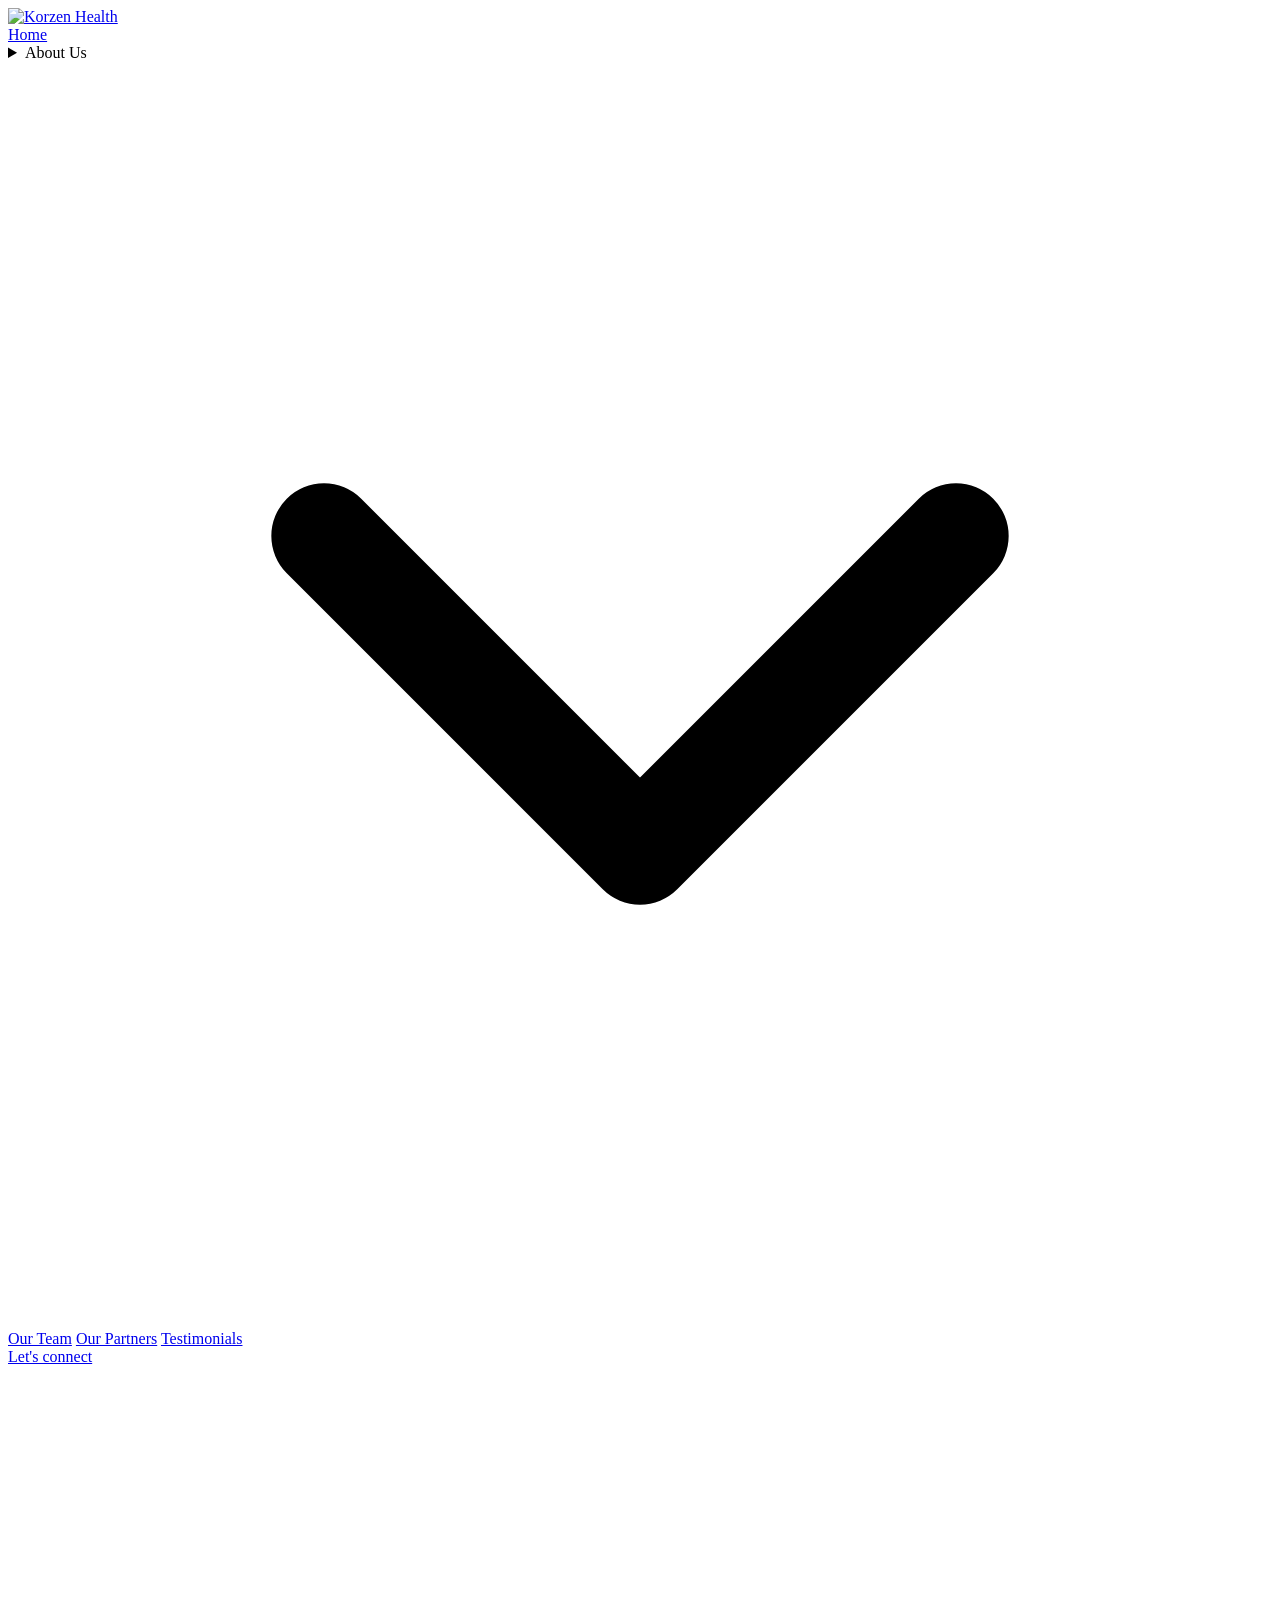
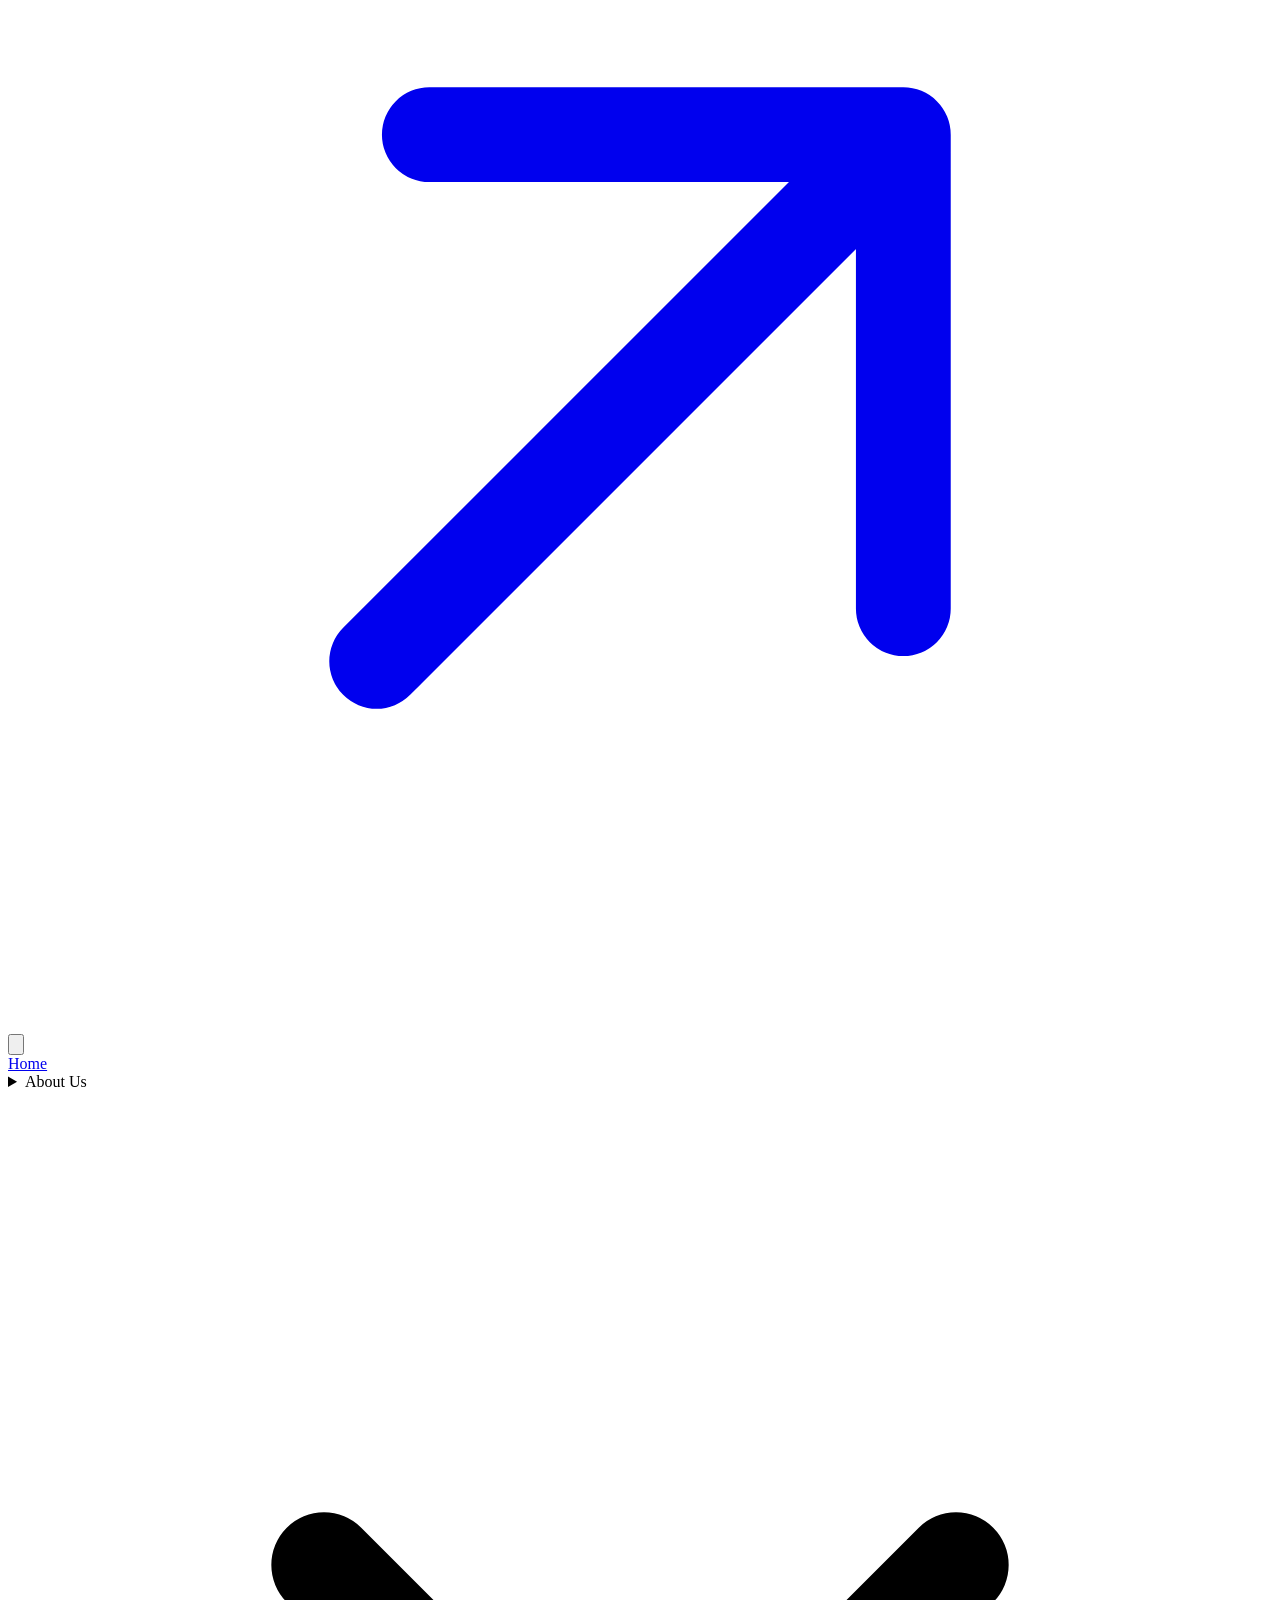
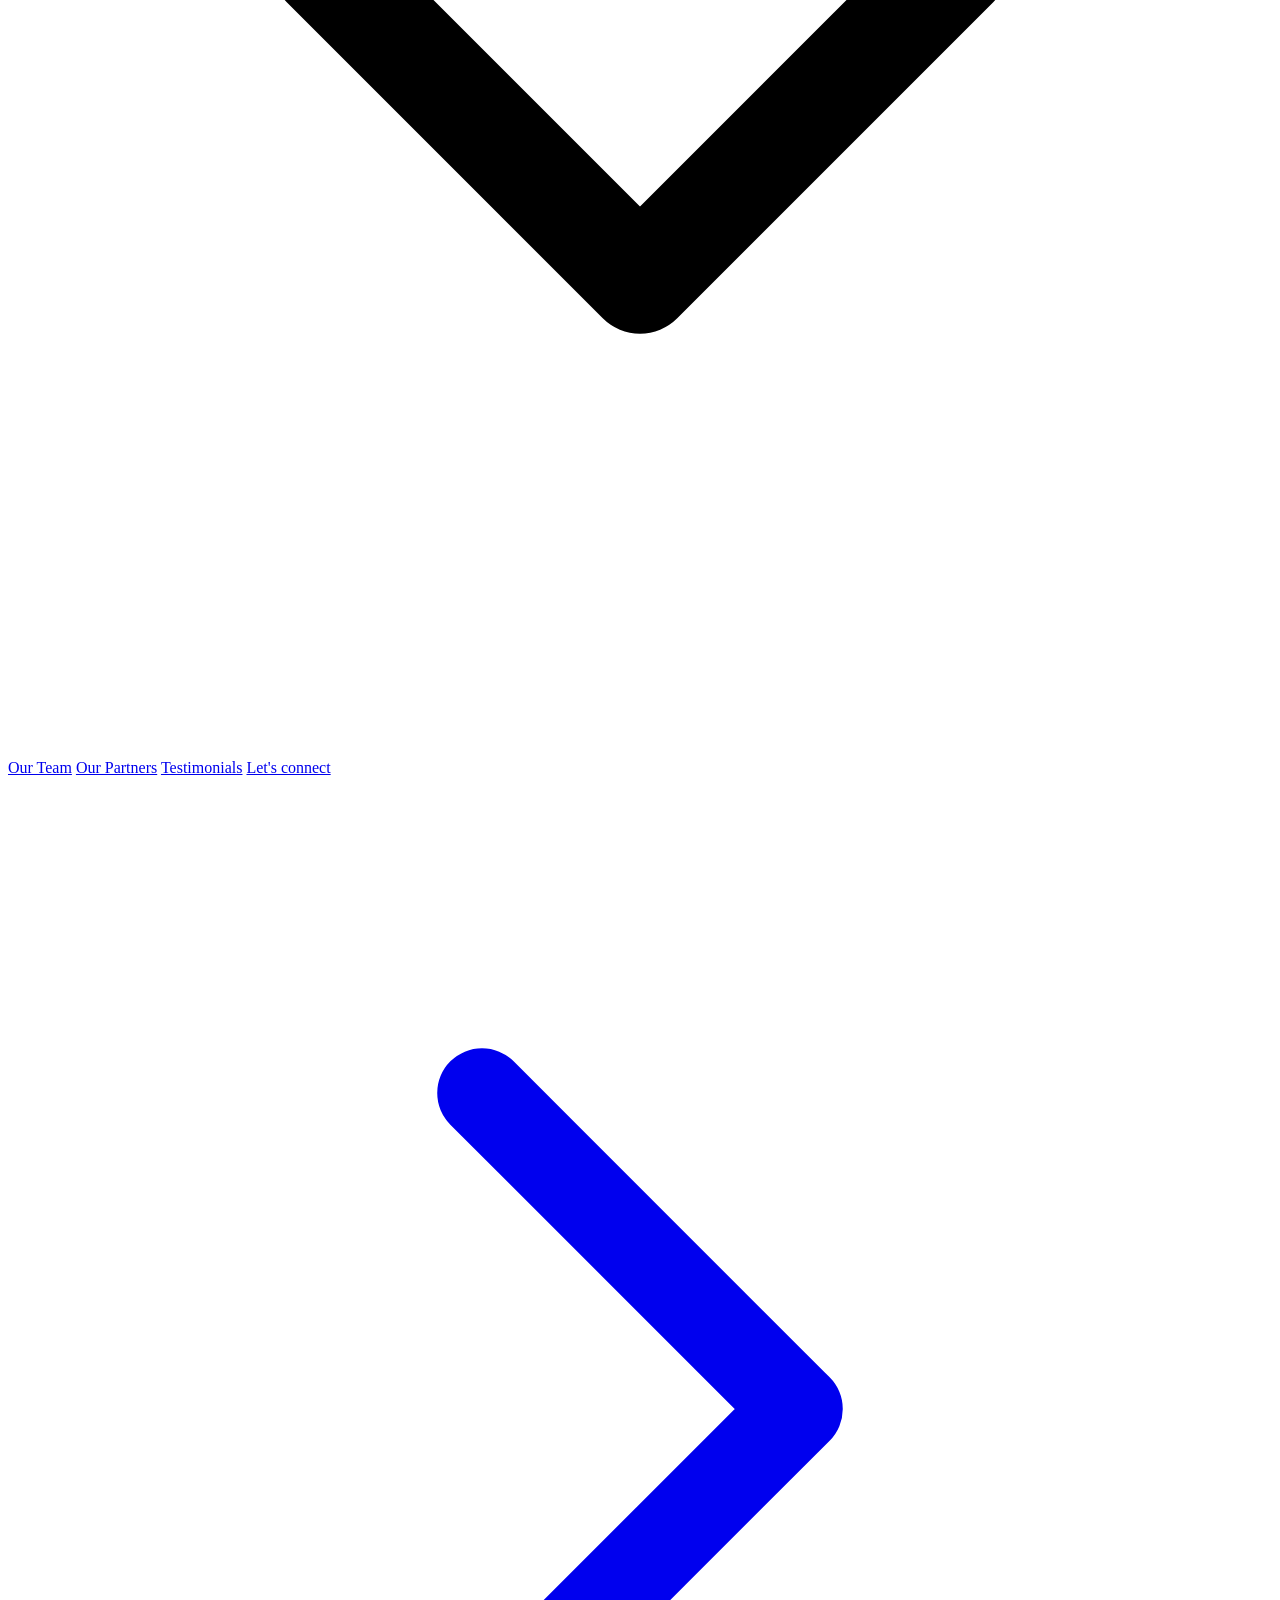
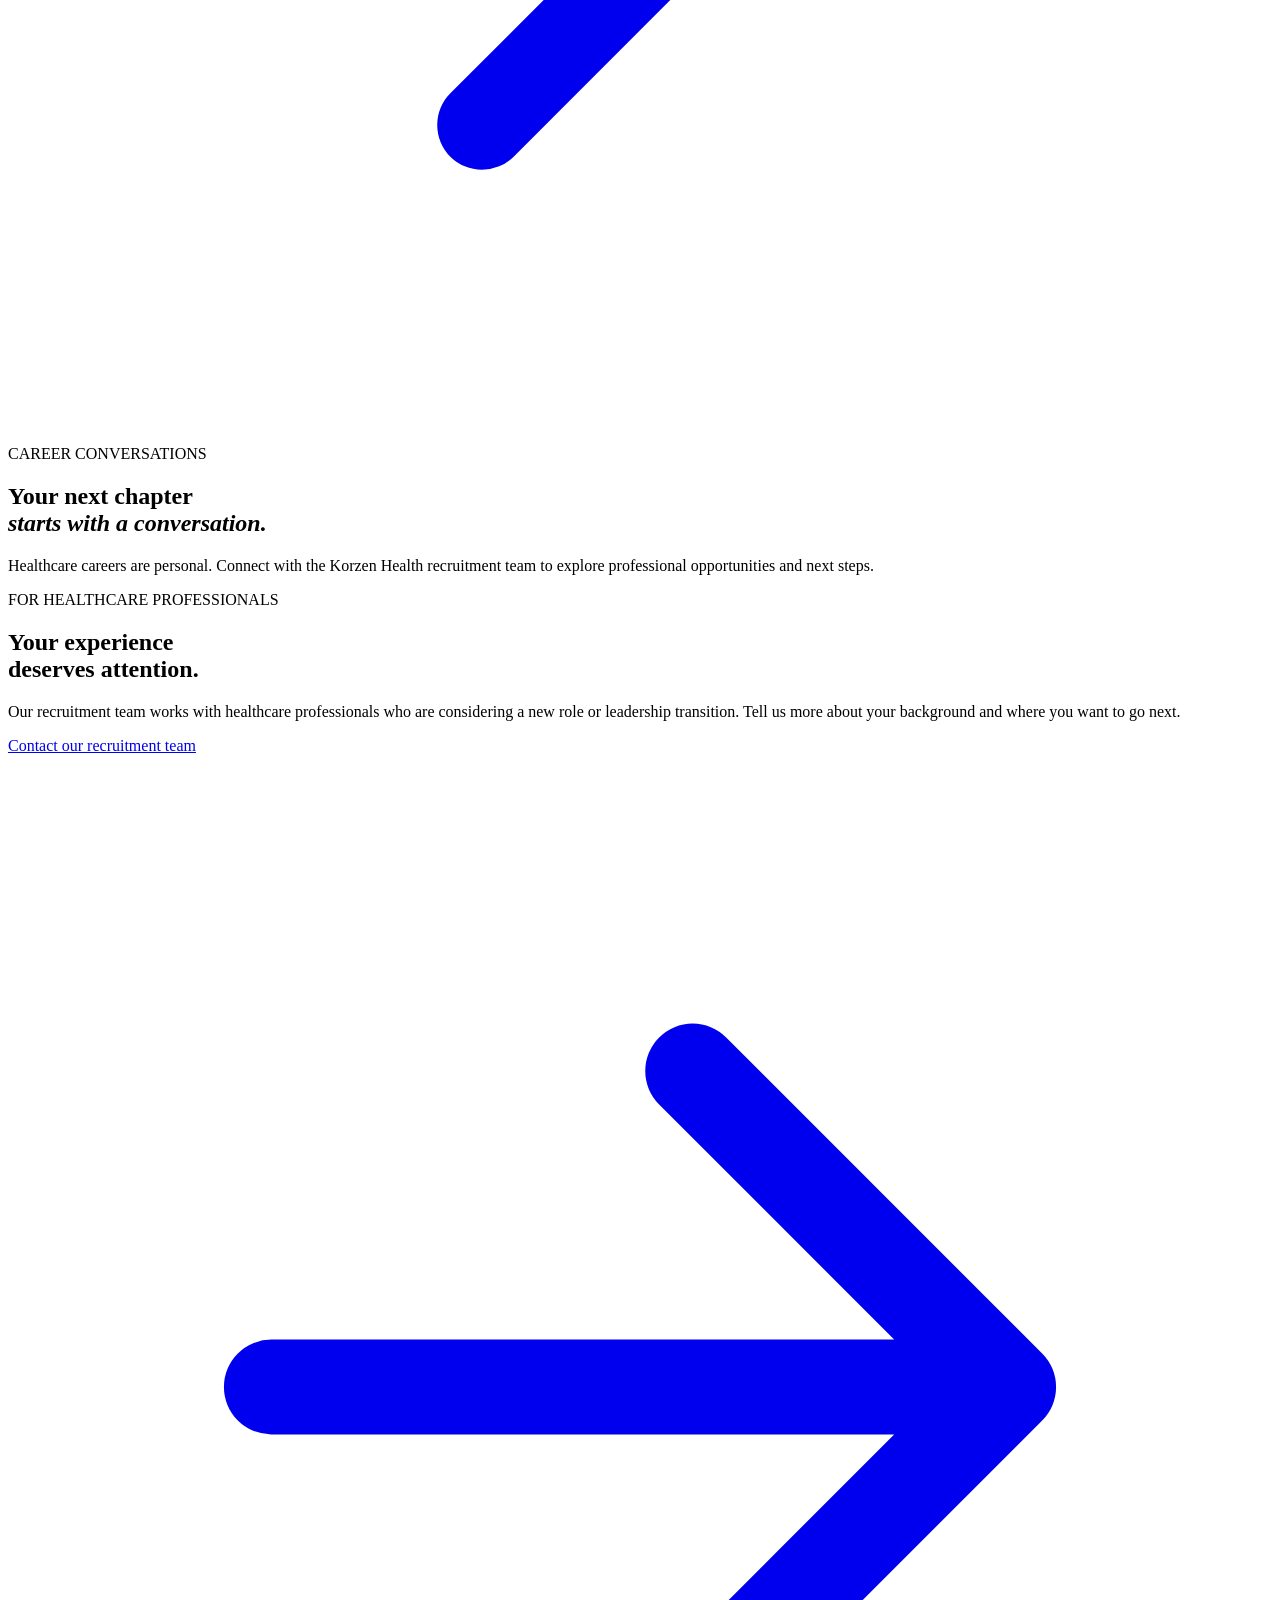
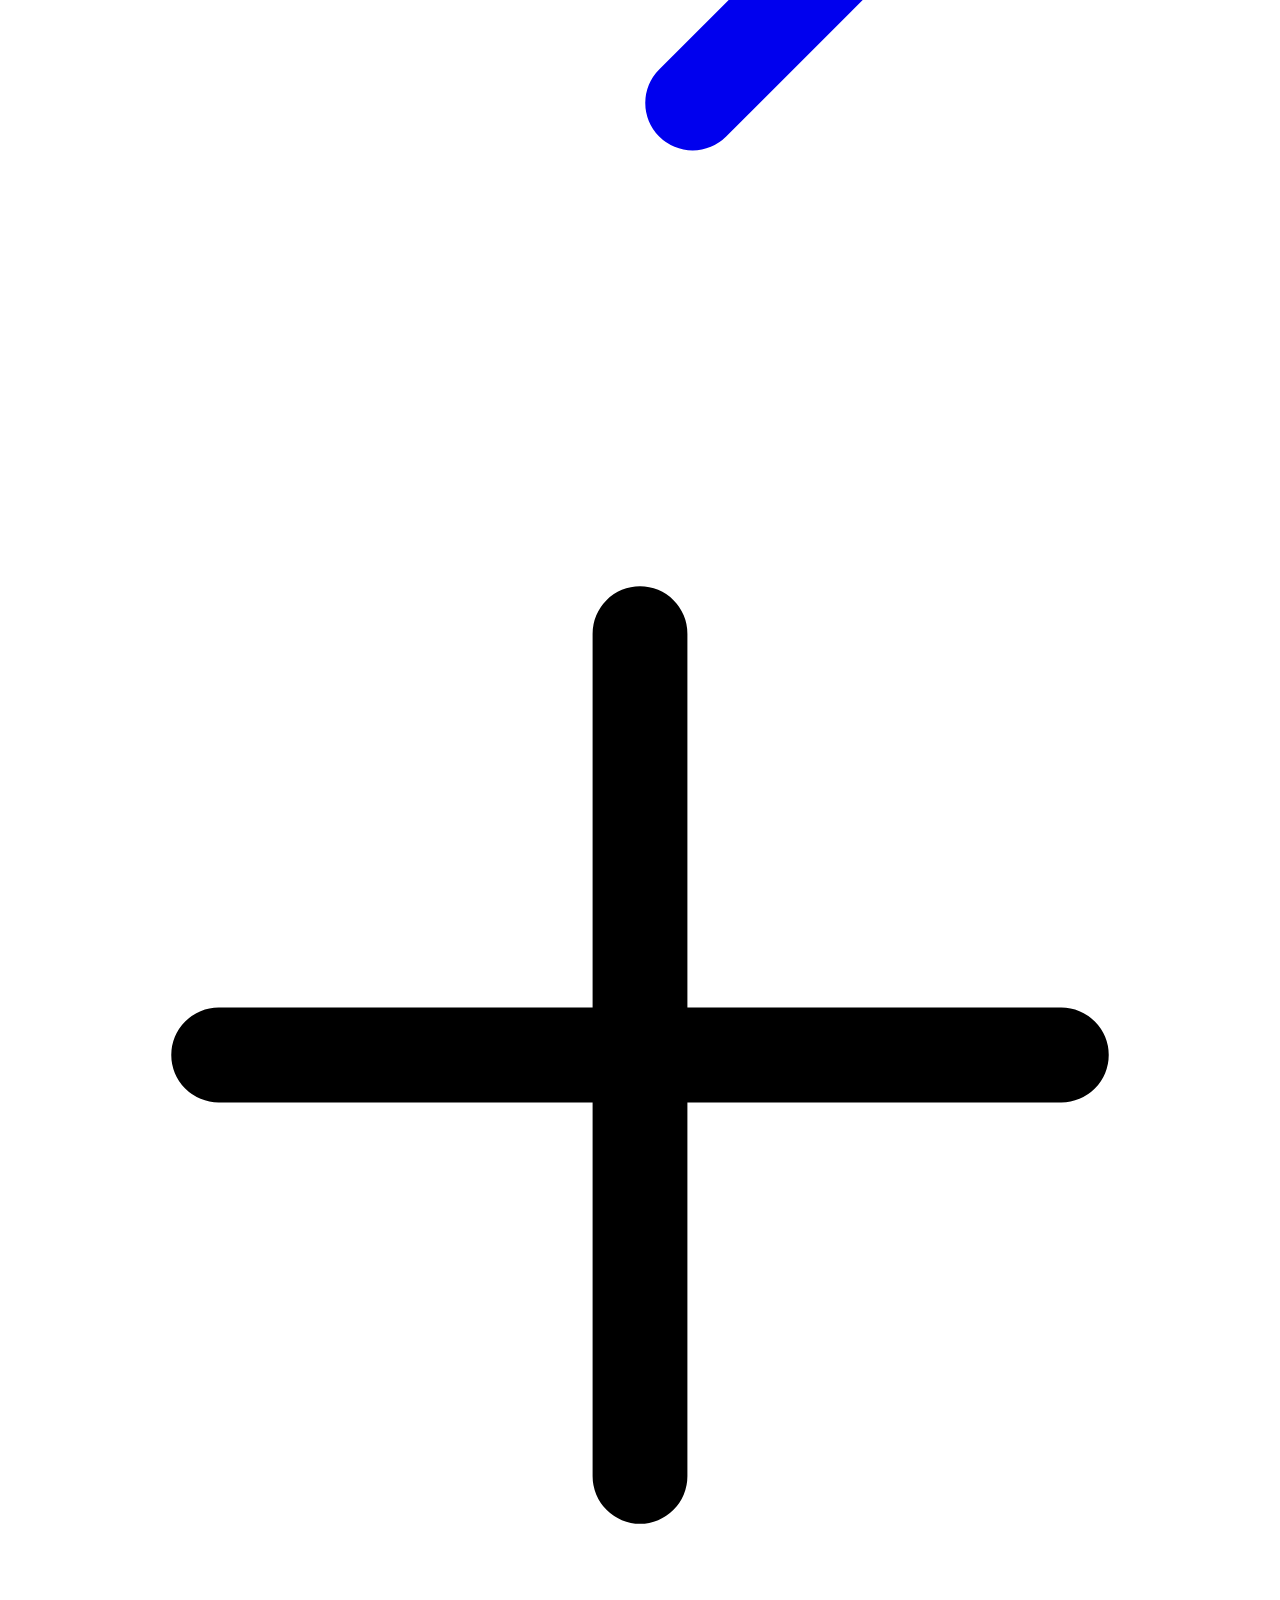
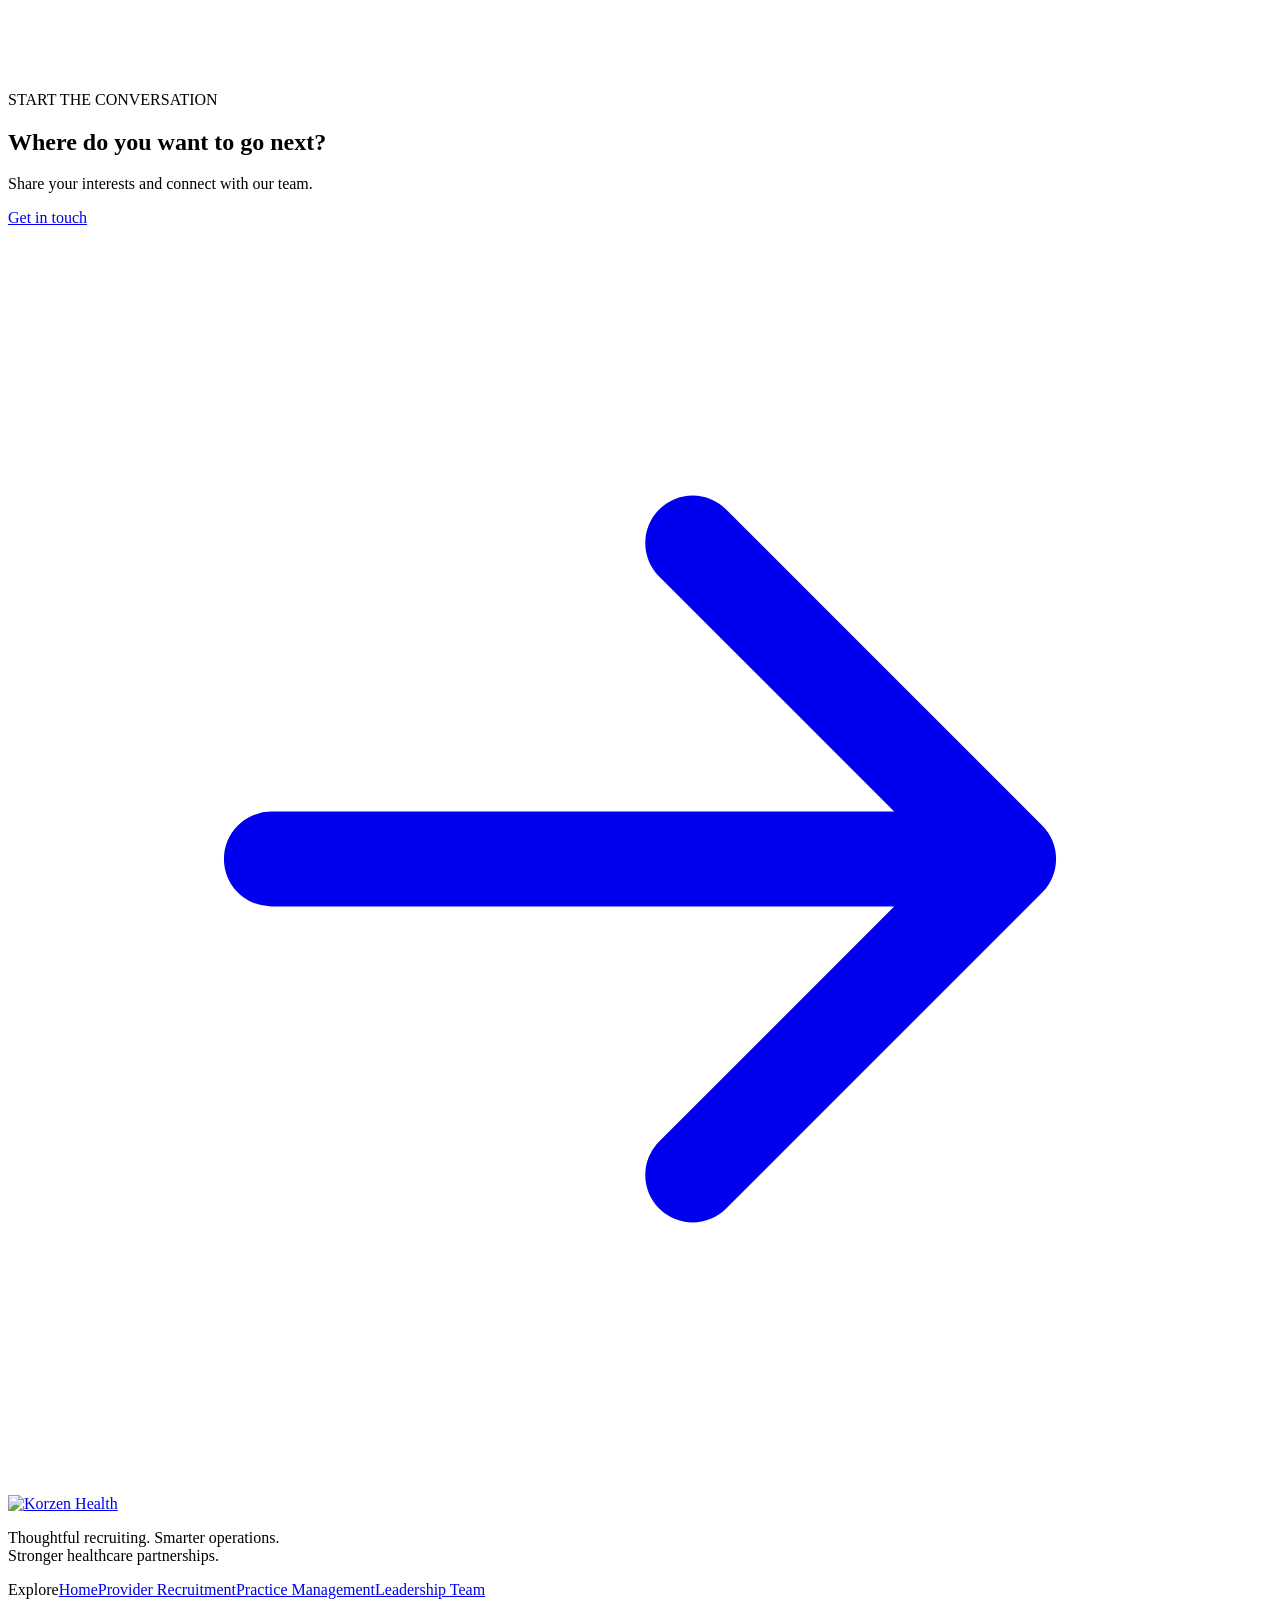
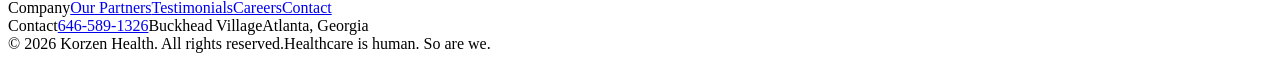
==== careers.html @ f8ed4947 "Add files via upload" ====
<!doctype html><html lang="en"><head><meta charset="UTF-8"><meta name="viewport" content="width=device-width, initial-scale=1"><meta name="theme-color" content="#0b203a"><meta name="description" content="Connect with Korzen Health to discuss career opportunities in healthcare."><title>Careers | Korzen Health</title><link rel="icon" type="image/svg+xml" href="assets/favicon.svg"><link rel="preconnect" href="https://fonts.googleapis.com"><link rel="preconnect" href="https://fonts.gstatic.com" crossorigin><link href="https://fonts.googleapis.com/css2?family=DM+Sans:wght@400;500;600;700&family=Manrope:wght@400;500;600;700;800&display=swap" rel="stylesheet"><link rel="stylesheet" href="assets/styles.css"></head><body class="careers-page"><header class="site-header" id="site-header"><div class="container header-inner">
 <a class="brand" href="index.html" aria-label="Korzen Health home"><img src="assets/korzen-health-logo.png" alt="Korzen Health"></a>
 <nav class="desktop-nav" aria-label="Primary navigation">
  <a class="nav-link" href="index.html">Home</a>
  <details class="nav-dropdown"><summary class="nav-link">About Us <svg class="dropdown-chevron" viewBox="0 0 24 24" fill="none" stroke="currentColor" stroke-width="2" stroke-linecap="round" stroke-linejoin="round" aria-hidden="true"><path d="m6 9 6 6 6-6"/></svg></summary><div class="nav-dropdown-panel" role="group" aria-label="About Us pages"><div class="nav-dropdown-label">EXPLORE KORZEN HEALTH</div><a href="leadership-team.html"><span class="dropdown-item-label">Leadership Team<small>Meet the people behind Korzen Health</small></span><svg class="dropdown-arrow" viewBox="0 0 24 24" fill="none" stroke="currentColor" stroke-width="1.7" stroke-linecap="round" stroke-linejoin="round" aria-hidden="true"><path d="m9 6 6 6-6 6"/></svg></a><a href="provider-recruitment.html"><span class="dropdown-item-label">Provider Recruitment<small>Healthcare talent solutions</small></span><svg class="dropdown-arrow" viewBox="0 0 24 24" fill="none" stroke="currentColor" stroke-width="1.7" stroke-linecap="round" stroke-linejoin="round" aria-hidden="true"><path d="m9 6 6 6-6 6"/></svg></a><a href="practice-management.html"><span class="dropdown-item-label">Practice Management<small>Operations and consulting</small></span><svg class="dropdown-arrow" viewBox="0 0 24 24" fill="none" stroke="currentColor" stroke-width="1.7" stroke-linecap="round" stroke-linejoin="round" aria-hidden="true"><path d="m9 6 6 6-6 6"/></svg></a><a href="privacy-policy.html"><span class="dropdown-item-label">Privacy Policy Clause<small>Privacy information</small></span><svg class="dropdown-arrow" viewBox="0 0 24 24" fill="none" stroke="currentColor" stroke-width="1.7" stroke-linecap="round" stroke-linejoin="round" aria-hidden="true"><path d="m9 6 6 6-6 6"/></svg></a></div></details>
  <a class="nav-link" href="leadership-team.html">Our Team</a>
  <a class="nav-link" href="our-partners.html">Our Partners</a>
  <a class="nav-link" href="references.html">Testimonials</a>
  </nav>
 <div class="header-actions"><a class="header-contact" href="contact-us.html">Let's connect <span class="icon icon-sm"><svg viewBox="0 0 24 24" fill="none" stroke="currentColor" stroke-width="1.8" stroke-linecap="round" stroke-linejoin="round" aria-hidden="true"><path d="M7 17 17 7M8 7h9v9"/></svg></span></a><button class="menu-button" id="menu-button" aria-label="Open navigation" aria-controls="mobile-menu" aria-expanded="false"><svg viewBox="0 0 24 24" fill="none" stroke="currentColor" stroke-width="1.8" stroke-linecap="round" stroke-linejoin="round" aria-hidden="true"><path d="M4 7h16M4 12h16M4 17h16"/></svg></button></div>
 </div><div class="mobile-menu" id="mobile-menu"><nav aria-label="Mobile navigation">
   <a class="nav-link" href="index.html">Home</a>
   <details class="mobile-about"><summary>About Us <svg class="dropdown-chevron" viewBox="0 0 24 24" fill="none" stroke="currentColor" stroke-width="2" stroke-linecap="round" stroke-linejoin="round" aria-hidden="true"><path d="m6 9 6 6 6-6"/></svg></summary><div class="mobile-about-links"><a href="leadership-team.html"><span>Leadership Team</span><svg class="dropdown-arrow" viewBox="0 0 24 24" fill="none" stroke="currentColor" stroke-width="1.7" stroke-linecap="round" stroke-linejoin="round" aria-hidden="true"><path d="m9 6 6 6-6 6"/></svg></a><a href="provider-recruitment.html"><span>Provider Recruitment</span><svg class="dropdown-arrow" viewBox="0 0 24 24" fill="none" stroke="currentColor" stroke-width="1.7" stroke-linecap="round" stroke-linejoin="round" aria-hidden="true"><path d="m9 6 6 6-6 6"/></svg></a><a href="practice-management.html"><span>Practice Management</span><svg class="dropdown-arrow" viewBox="0 0 24 24" fill="none" stroke="currentColor" stroke-width="1.7" stroke-linecap="round" stroke-linejoin="round" aria-hidden="true"><path d="m9 6 6 6-6 6"/></svg></a><a href="privacy-policy.html"><span>Privacy Policy Clause</span><svg class="dropdown-arrow" viewBox="0 0 24 24" fill="none" stroke="currentColor" stroke-width="1.7" stroke-linecap="round" stroke-linejoin="round" aria-hidden="true"><path d="m9 6 6 6-6 6"/></svg></a></div></details>
   <a class="nav-link" href="leadership-team.html">Our Team</a>
   <a class="nav-link" href="our-partners.html">Our Partners</a>
   <a class="nav-link" href="references.html">Testimonials</a>
   <a href="contact-us.html" class="mobile-contact">Let's connect <svg class="dropdown-arrow" viewBox="0 0 24 24" fill="none" stroke="currentColor" stroke-width="1.7" stroke-linecap="round" stroke-linejoin="round" aria-hidden="true"><path d="m9 6 6 6-6 6"/></svg></a>
   </nav></div></header><main id="main"><section class="page-hero"><div class="hero-gridlines"></div><div class="container page-hero-inner"><div class="section-eyebrow light"><span class="eyebrow-line"></span>CAREER CONVERSATIONS</div><h1>Your next chapter<br><em>starts with a conversation.</em></h1><p>Healthcare careers are personal. Connect with the Korzen Health recruitment team to explore professional opportunities and next steps.</p></div><div class="page-hero-orb orb-one"></div><div class="page-hero-orb orb-two"></div></section><section class="section intro-section"><div class="container intro-grid"><div data-reveal><div class="section-eyebrow "><span class="eyebrow-line"></span>FOR HEALTHCARE PROFESSIONALS</div><h2 class="display-h2">Your experience<br><span>deserves attention.</span></h2></div><div class="intro-right" data-reveal><p>Our recruitment team works with healthcare professionals who are considering a new role or leadership transition. Tell us more about your background and where you want to go next.</p><a class="btn btn-primary" href="contact-us.html" >Contact our recruitment team<span class="icon icon-sm"><svg viewBox="0 0 24 24" fill="none" stroke="currentColor" stroke-width="1.8" stroke-linecap="round" stroke-linejoin="round" aria-hidden="true"><path d="M5 12h14M13 6l6 6-6 6"/></svg></span></a></div></div></section><section class="closing-cta"><div class="container"><div class="cta-inner"><div class="cta-spark"><svg viewBox="0 0 24 24" fill="none" stroke="currentColor" stroke-width="1.8" stroke-linecap="round" stroke-linejoin="round" aria-hidden="true"><path d="M12 4v16M4 12h16"/></svg></div><div><div class="section-eyebrow light"><span class="eyebrow-line"></span>START THE CONVERSATION</div><h2>Where do you want to go next?</h2><p>Share your interests and connect with our team.</p></div><div class="cta-action"><a class="btn btn-primary" href="contact-us.html" >Get in touch<span class="icon icon-sm"><svg viewBox="0 0 24 24" fill="none" stroke="currentColor" stroke-width="1.8" stroke-linecap="round" stroke-linejoin="round" aria-hidden="true"><path d="M5 12h14M13 6l6 6-6 6"/></svg></span></a></div></div></div></section></main><footer class="site-footer"><div class="container"><div class="footer-top"><div class="footer-brand">
 <a href="index.html" class="footer-logo" aria-label="Korzen Health home"><img src="assets/korzen-health-logo.png" alt="Korzen Health"></a>
 <p>Thoughtful recruiting. Smarter operations.<br>Stronger healthcare partnerships.</p></div>
 <div class="footer-links"><div><span class="footer-heading">Explore</span><a href="index.html">Home</a><a href="provider-recruitment.html">Provider Recruitment</a><a href="practice-management.html">Practice Management</a><a href="leadership-team.html">Leadership Team</a></div>
 <div><span class="footer-heading">Company</span><a href="our-partners.html">Our Partners</a><a href="references.html">Testimonials</a><a href="careers.html">Careers</a><a href="contact-us.html">Contact</a></div>
 <div><span class="footer-heading">Contact</span><a href="tel:6465891326">646-589-1326</a><span>Buckhead Village</span><span>Atlanta, Georgia</span></div></div></div>
 <div class="footer-bottom"><span>© 2026 Korzen Health. All rights reserved.</span><span>Healthcare is human. So are we.</span></div></div></footer><script src="assets/site.js" defer></script></body></html>
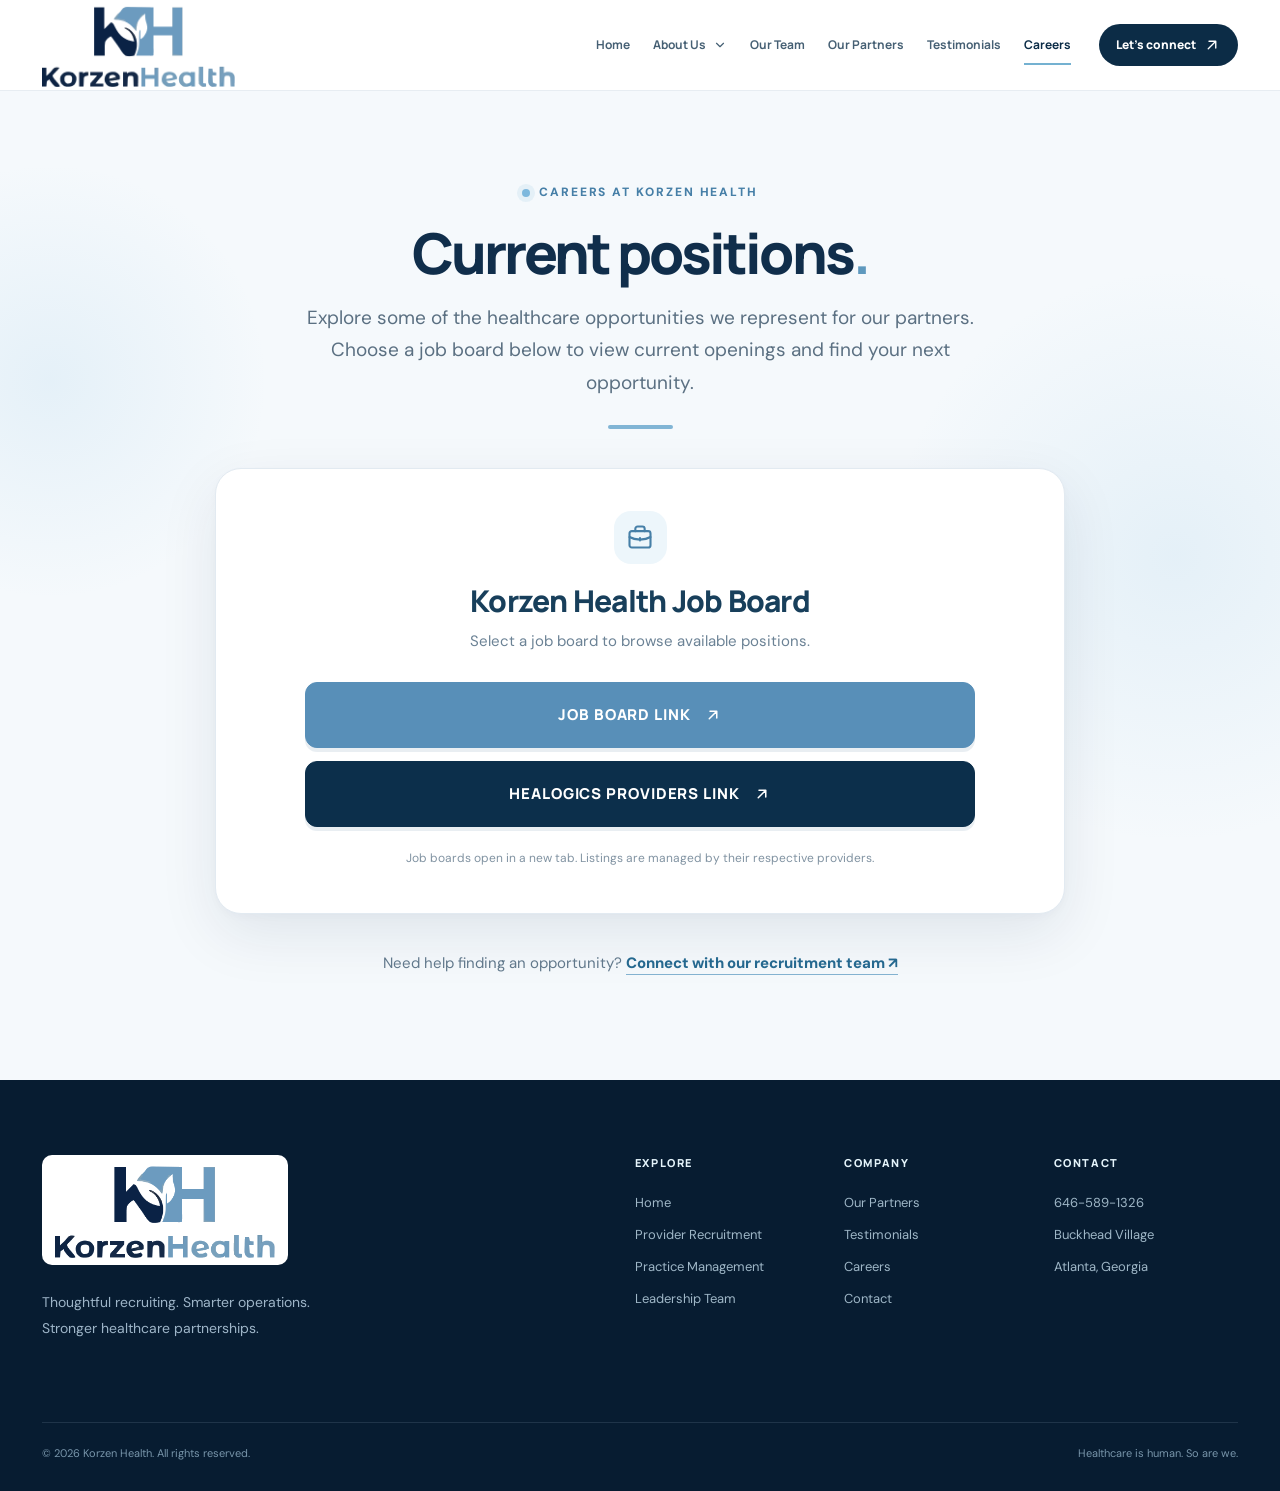
==== commit ac666499: "Update careers.html" ====
--- a/careers.html
+++ b/careers.html
@@ -1,4 +1,38 @@
-<!doctype html><html lang="en"><head><meta charset="UTF-8"><meta name="viewport" content="width=device-width, initial-scale=1"><meta name="theme-color" content="#0b203a"><meta name="description" content="Connect with Korzen Health to discuss career opportunities in healthcare."><title>Careers | Korzen Health</title><link rel="icon" type="image/svg+xml" href="assets/favicon.svg"><link rel="preconnect" href="https://fonts.googleapis.com"><link rel="preconnect" href="https://fonts.gstatic.com" crossorigin><link href="https://fonts.googleapis.com/css2?family=DM+Sans:wght@400;500;600;700&family=Manrope:wght@400;500;600;700;800&display=swap" rel="stylesheet"><link rel="stylesheet" href="assets/styles.css"></head><body class="careers-page"><header class="site-header" id="site-header"><div class="container header-inner">
+<!doctype html><html lang="en"><head><meta charset="UTF-8"><meta name="viewport" content="width=device-width, initial-scale=1"><meta name="theme-color" content="#0b203a"><meta name="description" content="Explore current healthcare positions through Korzen Health&#39;s Indeed job board and Healogics Providers."><title>Careers | Korzen Health</title><link rel="icon" type="image/svg+xml" href="assets/favicon.svg"><link rel="preconnect" href="https://fonts.googleapis.com"><link rel="preconnect" href="https://fonts.gstatic.com" crossorigin><link href="https://fonts.googleapis.com/css2?family=DM+Sans:wght@400;500;600;700&family=Manrope:wght@400;500;600;700;800&display=swap" rel="stylesheet"><link rel="stylesheet" href="assets/styles.css">
+<style id="kh-careers-page-css">
+/* The Careers page is intentionally self-contained to avoid conflicts with old hero layouts. */
+.kh-careers-main{background:#f5f9fc;min-height:calc(100vh - 126px);position:relative;overflow:hidden}
+.kh-careers-main:before{content:"";position:absolute;left:-170px;top:70px;width:440px;height:440px;background:radial-gradient(circle,rgba(120,183,222,.13),transparent 70%);pointer-events:none}
+.kh-careers-main:after{content:"";position:absolute;right:-180px;top:180px;width:570px;height:570px;background:radial-gradient(circle,rgba(134,189,222,.15),transparent 71%);pointer-events:none}
+.kh-careers-intro-section{padding:88px 22px 104px;position:relative;z-index:1}
+.kh-careers-container{max-width:1120px;margin:0 auto}
+.kh-careers-heading{text-align:center;max-width:820px;margin:0 auto 39px}
+.kh-careers-kicker{display:inline-flex;align-items:center;gap:9px;color:#467fa7;font-size:12px;letter-spacing:.16em;font-weight:800;text-transform:uppercase;margin-bottom:17px}
+.kh-careers-kicker:before{content:"";width:8px;height:8px;border-radius:50%;background:#7db8dd;box-shadow:0 0 0 5px rgba(105,169,208,.12)}
+.kh-careers-heading h1{font-family:Manrope,'DM Sans',sans-serif;font-size:clamp(37px,4.4vw,60px);font-weight:800;color:#102e4b;line-height:1.16;letter-spacing:-.05em;margin:0 0 17px}
+.kh-careers-heading h1 span{color:#5e99be}
+.kh-careers-heading p{font-size:clamp(16px,1.6vw,19px);line-height:1.7;color:#5b7082;margin:0 auto;max-width:730px}
+.kh-careers-line{width:65px;height:4px;background:#81b5d5;border-radius:12px;margin:26px auto 0}
+.kh-jobboard-card{background:#fff;border:1px solid #e2eaf1;border-radius:26px;padding:42px clamp(20px,5vw,68px) 45px;box-shadow:0 20px 60px rgba(10,37,64,.09),0 3px 8px rgba(10,37,64,.025);margin:0 auto;max-width:850px}
+.kh-jobboard-icon{display:flex;align-items:center;justify-content:center;width:53px;height:53px;margin:0 auto 18px;border-radius:17px;background:#edf6fb;color:#467fa7}
+.kh-jobboard-icon svg{width:28px;height:28px}
+.kh-jobboard-card h2{font-family:Manrope,'DM Sans',sans-serif;text-align:center;color:#183f5b;font-size:clamp(23px,3vw,30px);font-weight:800;line-height:1.25;letter-spacing:-.025em;margin:0 0 10px}
+.kh-jobboard-subtitle{color:#6b8295;font-size:15px;line-height:1.6;text-align:center;margin:0 0 29px}
+.kh-jobboard-actions{display:flex;flex-direction:column;gap:13px;max-width:670px;margin:0 auto}
+.kh-jobboard-link{display:flex;align-items:center;justify-content:center;gap:13px;width:100%;min-height:66px;background:#588fb8;color:#fff!important;border:1px solid #588fb8;border-radius:12px;padding:17px 22px;text-align:center;text-decoration:none!important;font:800 15px/1.35 Manrope,'DM Sans',sans-serif;letter-spacing:.06em;text-transform:uppercase;box-shadow:0 4px 0 rgba(39,92,132,.1);transition:background .2s ease,transform .2s ease,box-shadow .2s ease}
+.kh-jobboard-link:hover,.kh-jobboard-link:focus-visible{background:#123f60;color:#fff!important;box-shadow:0 10px 22px rgba(24,79,118,.18);transform:translateY(-2px)}
+.kh-jobboard-link:focus-visible{outline:3px solid #a5d5ef;outline-offset:3px}
+.kh-jobboard-link svg{width:18px;height:18px;flex-shrink:0}
+.kh-jobboard-link.secondary{background:#0c2f4b;border-color:#0c2f4b}
+.kh-jobboard-link.secondary:hover{background:#246184}
+.kh-jobboard-note{text-align:center;font-size:12px;line-height:1.6;color:#8193a2;margin:22px 0 0}
+.kh-careers-contact{text-align:center;margin:37px auto 0;font-size:15px;line-height:1.65;color:#61788b}
+.kh-careers-contact a{color:#25688f;font-weight:800;text-decoration:none;border-bottom:1px solid #83b2d0;padding-bottom:1px}
+.kh-careers-contact a:hover{color:#0d3553}
+@media(max-width:640px){.kh-careers-intro-section{padding:64px 16px 75px}.kh-careers-heading{margin-bottom:27px}.kh-jobboard-card{border-radius:20px;padding:28px 18px 30px}.kh-jobboard-link{font-size:13px;min-height:61px;letter-spacing:.035em}.kh-jobboard-subtitle{margin-bottom:23px}.kh-careers-heading h1{letter-spacing:-.035em}}
+@media(prefers-reduced-motion:reduce){.kh-jobboard-link{transition:none}}
+</style>
+</head><body class="careers-page"><header class="site-header" id="site-header"><div class="container header-inner">
  <a class="brand" href="index.html" aria-label="Korzen Health home"><img src="assets/korzen-health-logo.png" alt="Korzen Health"></a>
  <nav class="desktop-nav" aria-label="Primary navigation">
   <a class="nav-link" href="index.html">Home</a>
@@ -6,6 +40,7 @@
   <a class="nav-link" href="leadership-team.html">Our Team</a>
   <a class="nav-link" href="our-partners.html">Our Partners</a>
   <a class="nav-link" href="references.html">Testimonials</a>
+  <a class="nav-link current" href="careers.html">Careers</a>
   </nav>
  <div class="header-actions"><a class="header-contact" href="contact-us.html">Let's connect <span class="icon icon-sm"><svg viewBox="0 0 24 24" fill="none" stroke="currentColor" stroke-width="1.8" stroke-linecap="round" stroke-linejoin="round" aria-hidden="true"><path d="M7 17 17 7M8 7h9v9"/></svg></span></a><button class="menu-button" id="menu-button" aria-label="Open navigation" aria-controls="mobile-menu" aria-expanded="false"><svg viewBox="0 0 24 24" fill="none" stroke="currentColor" stroke-width="1.8" stroke-linecap="round" stroke-linejoin="round" aria-hidden="true"><path d="M4 7h16M4 12h16M4 17h16"/></svg></button></div>
  </div><div class="mobile-menu" id="mobile-menu"><nav aria-label="Mobile navigation">
@@ -14,11 +49,34 @@
    <a class="nav-link" href="leadership-team.html">Our Team</a>
    <a class="nav-link" href="our-partners.html">Our Partners</a>
    <a class="nav-link" href="references.html">Testimonials</a>
+   <a class="nav-link current" href="careers.html">Careers</a>
    <a href="contact-us.html" class="mobile-contact">Let's connect <svg class="dropdown-arrow" viewBox="0 0 24 24" fill="none" stroke="currentColor" stroke-width="1.7" stroke-linecap="round" stroke-linejoin="round" aria-hidden="true"><path d="m9 6 6 6-6 6"/></svg></a>
-   </nav></div></header><main id="main"><section class="page-hero"><div class="hero-gridlines"></div><div class="container page-hero-inner"><div class="section-eyebrow light"><span class="eyebrow-line"></span>CAREER CONVERSATIONS</div><h1>Your next chapter<br><em>starts with a conversation.</em></h1><p>Healthcare careers are personal. Connect with the Korzen Health recruitment team to explore professional opportunities and next steps.</p></div><div class="page-hero-orb orb-one"></div><div class="page-hero-orb orb-two"></div></section><section class="section intro-section"><div class="container intro-grid"><div data-reveal><div class="section-eyebrow "><span class="eyebrow-line"></span>FOR HEALTHCARE PROFESSIONALS</div><h2 class="display-h2">Your experience<br><span>deserves attention.</span></h2></div><div class="intro-right" data-reveal><p>Our recruitment team works with healthcare professionals who are considering a new role or leadership transition. Tell us more about your background and where you want to go next.</p><a class="btn btn-primary" href="contact-us.html" >Contact our recruitment team<span class="icon icon-sm"><svg viewBox="0 0 24 24" fill="none" stroke="currentColor" stroke-width="1.8" stroke-linecap="round" stroke-linejoin="round" aria-hidden="true"><path d="M5 12h14M13 6l6 6-6 6"/></svg></span></a></div></div></section><section class="closing-cta"><div class="container"><div class="cta-inner"><div class="cta-spark"><svg viewBox="0 0 24 24" fill="none" stroke="currentColor" stroke-width="1.8" stroke-linecap="round" stroke-linejoin="round" aria-hidden="true"><path d="M12 4v16M4 12h16"/></svg></div><div><div class="section-eyebrow light"><span class="eyebrow-line"></span>START THE CONVERSATION</div><h2>Where do you want to go next?</h2><p>Share your interests and connect with our team.</p></div><div class="cta-action"><a class="btn btn-primary" href="contact-us.html" >Get in touch<span class="icon icon-sm"><svg viewBox="0 0 24 24" fill="none" stroke="currentColor" stroke-width="1.8" stroke-linecap="round" stroke-linejoin="round" aria-hidden="true"><path d="M5 12h14M13 6l6 6-6 6"/></svg></span></a></div></div></div></section></main><footer class="site-footer"><div class="container"><div class="footer-top"><div class="footer-brand">
+   </nav></div></header><main id="main" class="kh-careers-main">
+  <section class="kh-careers-intro-section" aria-labelledby="careers-heading">
+    <div class="kh-careers-container">
+      <div class="kh-careers-heading">
+        <div class="kh-careers-kicker">Careers at Korzen Health</div>
+        <h1 id="careers-heading">Current positions<span>.</span></h1>
+        <p>Explore some of the healthcare opportunities we represent for our partners. Choose a job board below to view current openings and find your next opportunity.</p>
+        <div class="kh-careers-line" aria-hidden="true"></div>
+      </div>
+      <div class="kh-jobboard-card">
+        <div class="kh-jobboard-icon" aria-hidden="true"><svg viewBox="0 0 24 24" fill="none" stroke="currentColor" stroke-width="1.8" stroke-linecap="round" stroke-linejoin="round"><rect x="3" y="7" width="18" height="14" rx="2"/><path d="M8 7V5a2 2 0 0 1 2-2h4a2 2 0 0 1 2 2v2M3 12c5 3 13 3 18 0M12 13v2"/></svg></div>
+        <h2>Korzen Health Job Board</h2>
+        <p class="kh-jobboard-subtitle">Select a job board to browse available positions.</p>
+        <div class="kh-jobboard-actions">
+          <a class="kh-jobboard-link" href="https://www.indeed.com/cmp/Korzen-Health/jobs" target="_blank" rel="noopener noreferrer" aria-label="Browse Korzen Health jobs on Indeed (opens in a new tab)">Job Board Link <svg viewBox="0 0 24 24" fill="none" stroke="currentColor" stroke-width="2" stroke-linecap="round" stroke-linejoin="round" aria-hidden="true"><path d="M7 17 17 7M8 7h9v9"/></svg></a>
+          <a class="kh-jobboard-link secondary" href="https://healogics-providers.com/" target="_blank" rel="noopener noreferrer" aria-label="Visit Healogics Providers careers website (opens in a new tab)">Healogics Providers Link <svg viewBox="0 0 24 24" fill="none" stroke="currentColor" stroke-width="2" stroke-linecap="round" stroke-linejoin="round" aria-hidden="true"><path d="M7 17 17 7M8 7h9v9"/></svg></a>
+        </div>
+        <p class="kh-jobboard-note">Job boards open in a new tab. Listings are managed by their respective providers.</p>
+      </div>
+      <p class="kh-careers-contact">Need help finding an opportunity? <a href="contact-us.html">Connect with our recruitment team ↗</a></p>
+    </div>
+  </section>
+</main><footer class="site-footer"><div class="container"><div class="footer-top"><div class="footer-brand">
  <a href="index.html" class="footer-logo" aria-label="Korzen Health home"><img src="assets/korzen-health-logo.png" alt="Korzen Health"></a>
  <p>Thoughtful recruiting. Smarter operations.<br>Stronger healthcare partnerships.</p></div>
  <div class="footer-links"><div><span class="footer-heading">Explore</span><a href="index.html">Home</a><a href="provider-recruitment.html">Provider Recruitment</a><a href="practice-management.html">Practice Management</a><a href="leadership-team.html">Leadership Team</a></div>
  <div><span class="footer-heading">Company</span><a href="our-partners.html">Our Partners</a><a href="references.html">Testimonials</a><a href="careers.html">Careers</a><a href="contact-us.html">Contact</a></div>
  <div><span class="footer-heading">Contact</span><a href="tel:6465891326">646-589-1326</a><span>Buckhead Village</span><span>Atlanta, Georgia</span></div></div></div>
- <div class="footer-bottom"><span>© 2026 Korzen Health. All rights reserved.</span><span>Healthcare is human. So are we.</span></div></div></footer><script src="assets/site.js" defer></script></body></html>+ <div class="footer-bottom"><span>© 2026 Korzen Health. All rights reserved.</span><span>Healthcare is human. So are we.</span></div></div></footer><script src="assets/site.js" defer></script></body></html>
--- a/assets/styles.css
+++ b/assets/styles.css
@@ -0,0 +1,117 @@
+
+:root{--navy:#09223c;--navy-deep:#071c33;--navy-mid:#143451;--blue:#76b3d5;--blue-dark:#3e739a;--aqua:#bceaf2;--ink:#142c42;--muted:#657789;--line:#dce6ed;--off:#f5f8f9;--white:#fff;--container:1220px;--radius:24px}
+*{box-sizing:border-box}html{scroll-behavior:smooth}body{margin:0;background:#fff;color:var(--ink);font-family:'DM Sans',Arial,sans-serif;font-size:16px;line-height:1.6;-webkit-font-smoothing:antialiased;overflow-x:hidden}a{color:inherit;text-decoration:none}img{max-width:100%;display:block}button,input,select,textarea{font:inherit}button{cursor:pointer}svg{width:100%;height:100%}.container{width:min(var(--container),calc(100% - 84px));margin-inline:auto}.icon{display:inline-flex;align-items:center;justify-content:center;width:22px;height:22px}.icon-sm{width:18px;height:18px}.section{padding:112px 0}.section-eyebrow{display:flex;align-items:center;gap:11px;font:800 11px/1.25 Manrope,sans-serif;letter-spacing:2.3px;color:#4b87ac;margin-bottom:27px;text-transform:uppercase}.section-eyebrow .eyebrow-line{display:block;width:27px;height:1px;background:currentColor}.section-eyebrow.light{color:#b0d3e7}.display-h2{font:800 clamp(35px,4.2vw,59px)/1.14 Manrope,sans-serif;letter-spacing:-2.6px;margin:0;color:#0b2740}.display-h2 span{color:#6d9ebc}.display-h2.on-dark{color:white}.display-h2.on-dark span{color:#8fc3df}.btn{display:inline-flex;align-items:center;justify-content:center;gap:19px;padding:16px 23px;border-radius:999px;border:1px solid transparent;font:800 13px/1 Manrope,sans-serif;transition:transform .25s,box-shadow .25s,background .25s;white-space:nowrap}.btn:hover{transform:translateY(-3px)}.btn-primary{background:#a6d1e8;color:#0c304c;box-shadow:0 10px 26px rgba(60,117,160,.15)}.btn-primary:hover{background:#c1e4f4;box-shadow:0 16px 35px rgba(60,117,160,.24)}.btn-outline{border-color:rgba(255,255,255,.46);background:rgba(255,255,255,.06);color:#fff}.btn-outline:hover{background:rgba(255,255,255,.15)}.text-link{display:inline-flex;align-items:center;gap:10px;color:#7db6d4;font:800 13px/1.4 Manrope,sans-serif;transition:gap .2s}.text-link:hover{gap:16px}.text-link.dark{color:#1d5b83}.text-link.light-link{color:#abd8ef}
+/* Header */
+.site-header{position:sticky;top:0;z-index:40;background:rgba(255,255,255,.97);backdrop-filter:blur(18px);border-bottom:1px solid #e7edf2;transition:box-shadow .2s}.site-header.scrolled{box-shadow:0 8px 30px rgba(8,31,51,.06)}.header-inner{height:90px;display:flex;justify-content:space-between;align-items:center;gap:28px}.brand{display:flex;align-items:center;flex-shrink:0}.brand img{width:193px;height:auto}.desktop-nav{display:flex;align-items:center;gap:25px;margin-left:auto}.nav-link{font:700 12px/1.4 Manrope,sans-serif;color:#466074;position:relative;white-space:nowrap;transition:color .2s}.nav-link:hover,.nav-link.current{color:#0a2b46}.nav-link.current:after{content:"";position:absolute;left:0;right:0;bottom:-12px;height:2px;background:#74b1d1}.header-actions{display:flex;align-items:center;gap:10px}.header-contact{display:flex;align-items:center;gap:7px;background:#0c2c46;border-radius:999px;color:white;padding:12px 17px;font:800 12px/1.2 Manrope,sans-serif;white-space:nowrap;transition:background .2s}.header-contact:hover{background:#2e5d7d}.menu-button{background:none;border:none;width:42px;height:42px;color:var(--navy);display:none}.menu-button svg{height:26px;width:26px}.mobile-menu{display:none}
+/* Hero */
+.home-hero{position:relative;overflow:hidden;background:linear-gradient(128deg,#071e36 0%,#0c2b47 54%,#123e60 100%);color:white}.home-hero:before{content:"";position:absolute;inset:0;background:radial-gradient(circle at 78% 37%,rgba(94,184,225,.25),transparent 40%);pointer-events:none}.hero-grain{position:absolute;inset:0;background-image:linear-gradient(rgba(255,255,255,.025) 1px,transparent 1px),linear-gradient(90deg,rgba(255,255,255,.025) 1px,transparent 1px);background-size:70px 70px;opacity:.75}.hero-layout{min-height:655px;display:grid;grid-template-columns:1.03fr .97fr;align-items:center;gap:40px;position:relative;padding-top:58px;padding-bottom:80px}.hero-copy{position:relative;z-index:3}.hero-pill{display:inline-flex;align-items:center;gap:12px;border:1px solid rgba(163,217,246,.22);background:rgba(171,219,240,.08);border-radius:999px;padding:10px 15px;color:#bad9ea;font:800 10px/1.2 Manrope,sans-serif;letter-spacing:1.8px}.pulse-dot{width:8px;height:8px;border-radius:50%;background:#a1d8de;box-shadow:0 0 0 5px rgba(161,216,222,.12)}.hero-copy h1{font:800 clamp(43px,5.2vw,76px)/1.08 Manrope,sans-serif;letter-spacing:-4.4px;margin:29px 0 25px}.hero-copy h1 em,.page-hero h1 em{font-style:normal;color:#91c7e5}.hero-description{font-size:17px;line-height:1.85;max-width:555px;color:#b6cad9;margin:0 0 33px}.hero-buttons{display:flex;align-items:center;flex-wrap:wrap;gap:12px}.hero-proof{display:flex;gap:17px;align-items:center;margin-top:57px}.proof-avatars{display:flex;padding-left:1px}.proof-avatars span{display:grid;place-items:center;width:34px;height:34px;margin-left:-2px;border-radius:50%;background:#d6eff6;border:3px solid #0d2d49;color:#154567;font:800 12px Manrope,sans-serif}.proof-avatars span:nth-child(2){background:#7daac3}.proof-avatars span:nth-child(3){background:#c3dce7}.hero-proof strong,.hero-proof small{display:block}.hero-proof strong{font:800 12px Manrope,sans-serif}.hero-proof small{font-size:12px;color:#93b0c6;margin-top:2px}.hero-visual{height:540px;position:relative;isolation:isolate}.visual-sky{position:absolute;inset:10% 0 8%;background:radial-gradient(circle at 50% 50%,rgba(116,196,228,.15),transparent 66%)}.orbit{position:absolute;left:50%;top:48%;transform:translate(-50%,-50%);border-radius:50%;border:1px solid rgba(164,220,243,.22);aspect-ratio:1}.orbit-outer{width:530px;max-width:100%}.orbit-mid{width:420px;max-width:80%;border-style:dashed;border-color:rgba(173,219,234,.22);animation:rotateSlow 100s linear infinite}.orbit-inner{width:308px;max-width:60%;border-color:rgba(174,213,232,.30);background:radial-gradient(circle,#185074b3 0%,#153d5c50 75%,transparent)}.orbit-core{position:absolute;left:50%;top:48%;transform:translate(-50%,-50%);width:225px;height:225px;display:flex;align-items:center;justify-content:center;flex-direction:column;border-radius:50%;background:linear-gradient(140deg,#2b7298,#0e3552);box-shadow:0 0 0 18px rgba(141,195,223,.055),0 35px 70px rgba(0,11,26,.23);text-align:center}.core-cross{font:300 80px/.8 Manrope,Arial,sans-serif;color:#b6e2ef;margin-bottom:18px}.orbit-core span{font:800 11px/1.5 Manrope,Arial,sans-serif;letter-spacing:2.7px;color:#d1eaf4}.visual-chip{position:absolute;z-index:3;display:flex;align-items:center;gap:13px;background:rgba(250,253,255,.96);color:#183e5a;border:1px solid rgba(255,255,255,.8);border-radius:17px;box-shadow:0 18px 50px rgba(0,19,37,.20);padding:13px 19px;min-width:180px;backdrop-filter:blur(10px);animation:float 6s ease-in-out infinite}.visual-chip .chip-icon{display:flex;align-items:center;justify-content:center;width:42px;height:42px;border-radius:11px;background:#e3f2f7;color:#38799e;flex:none}.chip-icon svg{width:27px;height:27px}.visual-chip strong,.visual-chip small{display:block}.visual-chip strong{font:800 13px Manrope,Arial,sans-serif}.visual-chip small{font-size:11px;color:#718a9b;white-space:nowrap}.chip-top{top:4%;right:1%;animation-delay:-2s}.chip-left{top:43%;left:-7%;animation-delay:-4s}.chip-bottom{bottom:7%;right:5%}.sparkle{position:absolute;color:#9dcee6;font-size:27px}.sparkle-one{top:22%;left:19%}.sparkle-two{bottom:22%;right:13%;font-size:18px}.hero-bottom-bar{border-top:1px solid rgba(221,239,248,.12);background:rgba(2,21,37,.35);position:relative}.hero-bottom-bar .container{min-height:75px;display:flex;gap:26px;align-items:center}.hero-bottom-bar span{font:700 10px Manrope,Arial,sans-serif;letter-spacing:1.7px;color:#b0c6d7}.hero-bottom-bar i{width:4px;height:4px;background:#73a3c1;border-radius:50%}.scroll-hint{margin-left:auto;color:#98b1c6;font:800 9px Manrope,Arial,sans-serif;letter-spacing:2px}
+@keyframes rotateSlow{to{transform:translate(-50%,-50%) rotate(360deg)}}@keyframes float{50%{transform:translateY(-10px)}}
+/* Shared editorial sections */
+.intro-section{background:#fff}.intro-grid,.split-section-header{display:grid;grid-template-columns:1fr .75fr;gap:80px;align-items:end}.intro-right p,.split-section-header>p{font-size:17px;line-height:1.85;color:#617588;max-width:500px;margin:0 0 24px}.stat-grid{display:grid;grid-template-columns:repeat(4,1fr);margin-top:76px;border-top:1px solid #e5edf1;border-bottom:1px solid #e5edf1}.stat{padding:36px 16px 36px 5px;border-right:1px solid #e5edf1}.stat strong{display:block;font:800 clamp(34px,3.4vw,52px)/1.2 Manrope,Arial,sans-serif;color:#0e314e;letter-spacing:-2px}.stat strong span{color:#85b7d2}.stat>span{font:700 12px Manrope,Arial,sans-serif;color:#71859a}.stat-statment{padding:31px 16px 25px 35px;display:flex;gap:15px;align-items:center}.stat-statment .stat-mark{color:#83bbdc;font-size:38px}.stat-statment strong{font:800 15px/1.6 Manrope,Arial,sans-serif;max-width:190px}.section-header{display:flex;align-items:end;justify-content:space-between;gap:50px;margin-bottom:47px}.section-header>p{color:#bbcad8;max-width:375px;line-height:1.8;font-size:15px}.section-header.inline{align-items:end}.section-header.inline .text-link{margin-bottom:8px}
+/* Services */
+.solutions-section{background:linear-gradient(145deg,#082138,#0d3452);color:white;overflow:hidden}.solutions-grid{display:grid;grid-template-columns:repeat(3,1fr);gap:17px}.solution-card{display:flex;flex-direction:column;min-height:405px;padding:27px;border:1px solid rgba(176,219,239,.18);border-radius:20px;background:rgba(255,255,255,.035);position:relative;transition:background .3s,transform .3s,border-color .3s}.solution-card:hover{background:rgba(123,190,221,.11);transform:translateY(-6px);border-color:rgba(176,219,239,.42)}.solution-top{display:flex;justify-content:space-between;align-items:center}.service-number{font:800 11px Manrope,Arial,sans-serif;color:#97b8cd;letter-spacing:1.6px}.service-arrow{display:grid;place-items:center;width:37px;height:37px;border:1px solid rgba(173,216,233,.33);border-radius:50%;color:#a9d2e8}.service-arrow svg{width:17px;height:17px}.solution-art{margin:auto auto 28px;width:118px;height:118px;display:grid;place-items:center;background:radial-gradient(circle,rgba(162,219,240,.13),transparent 75%);border:1px solid rgba(160,216,238,.20);border-radius:34px;transform:rotate(-7deg);color:#a6d2e8}.solution-art svg{width:65px;height:65px;transform:rotate(7deg)}.art-2{transform:rotate(8deg)}.art-2 svg{transform:rotate(-8deg)}.art-3{transform:rotate(-4deg)}.art-3 svg{transform:rotate(4deg)}.solution-bottom h3{font:800 23px/1.25 Manrope,Arial,sans-serif;letter-spacing:-.7px;margin:0 0 12px}.solution-bottom p{color:#b0c7d8;font-size:14px;line-height:1.75;margin:0}
+/* Capabilities */
+.expertise-section{background:#f5f8fa}.expertise-section .split-section-header{margin-bottom:53px}.expertise-grid{display:grid;grid-template-columns:repeat(2,1fr);border-top:1px solid #dce6eb}.expertise-item{display:flex;gap:24px;align-items:start;padding:26px 13px 28px 0;border-bottom:1px solid #dce6eb;min-height:124px}.expertise-item:nth-child(odd){padding-right:45px;border-right:1px solid #dce6eb}.expertise-item:nth-child(even){padding-left:35px}.exp-number{font:800 12px Manrope,Arial,sans-serif;color:#80b0ca;padding-top:6px}.expertise-item h3{font:800 17px/1.4 Manrope,Arial,sans-serif;margin:0 0 9px;letter-spacing:-.2px}.expertise-item p{font-size:13px;line-height:1.8;color:#698094;margin:0}.exp-plus{color:#7eaed0;width:17px;height:17px;flex:none;margin-left:auto;margin-top:4px}
+/* Team feature */
+.team-feature{background:#fff}.feature-grid{display:grid;grid-template-columns:.92fr 1.08fr;align-items:center;gap:70px}.feature-copy p{max-width:460px;color:#6b7f8f;line-height:1.85;margin:25px 0 30px}.feature-portraits{height:430px;position:relative}.feature-portrait{position:absolute;width:230px;min-height:235px;background:#ebf3f7;border:7px solid white;box-shadow:0 19px 50px rgba(12,42,60,.12);border-radius:16px;overflow:hidden}.feature-portrait img{width:100%;height:183px;object-fit:cover;object-position:top}.feature-portrait>div{background:#fff;padding:13px 13px 15px}.feature-portrait b,.feature-portrait span{display:block}.feature-portrait b{font:800 12px Manrope,Arial,sans-serif}.feature-portrait span{font-size:11px;line-height:1.4;color:#7390a3;margin-top:3px}.portrait-0{left:6%;top:16%;transform:rotate(-9deg);z-index:1}.portrait-2{left:38%;top:0;transform:rotate(7deg);z-index:2}.portrait-3{left:49%;bottom:1%;transform:rotate(-2deg);z-index:3}
+/* Partner teaser */
+.preview-partners{background:#f4f8fa;border-block:1px solid #e7eff3}.partner-mini-row{display:grid;grid-template-columns:repeat(6,minmax(0,1fr));gap:10px}.partner-mini{position:relative;height:112px;background:white;border:1px solid #e5edf2;border-radius:13px;padding:16px;display:flex;align-items:center;justify-content:center}.partner-mini img{max-width:100%;max-height:65px;object-fit:contain;position:absolute;inset:0;width:100%;height:100%;padding:16px;background:white}.partner-mini span{font:800 13px Manrope,Arial,sans-serif;text-align:center;color:#1e4765}
+/* Testimonial highlight */
+.spotlight-testimonial{background:linear-gradient(115deg,#0d3553,#062237);color:white}.spotlight-layout{display:grid;grid-template-columns:1fr 1fr;gap:90px;align-items:center}.spotlight-layout .text-link{margin-top:34px}.spotlight-layout blockquote{margin:0;border-left:1px solid #3d6a87;padding-left:45px}.huge-quote{font:800 110px/.75 Georgia,serif;color:#91c8e4}.spotlight-layout blockquote p{font:500 clamp(18px,2.1vw,24px)/1.7 Manrope,Arial,sans-serif;margin:20px 0 33px}.spotlight-layout blockquote footer{display:flex;flex-direction:column;font-size:12px;color:#b2cbda}.spotlight-layout blockquote strong{color:#fff;font-size:14px}
+/* Call to action */
+.closing-cta{background:#eaf4f8;padding:75px 0}.cta-inner{border-radius:28px;background:linear-gradient(110deg,#0a2d4a,#154b6f);padding:58px;display:grid;grid-template-columns:64px 1fr auto;align-items:center;gap:25px;position:relative;overflow:hidden;color:white}.cta-inner:before{content:"";position:absolute;border:1px solid rgba(198,234,246,.14);width:490px;height:490px;border-radius:50%;right:-200px;top:-180px}.cta-spark{width:52px;height:52px;border:1px solid rgba(192,230,246,.3);border-radius:16px;display:grid;place-items:center;color:#b4e0f0}.cta-spark svg{width:24px;height:24px}.cta-inner .section-eyebrow{margin-bottom:16px}.cta-inner h2{font:800 clamp(25px,2.6vw,37px)/1.27 Manrope,Arial,sans-serif;letter-spacing:-1.2px;margin:0 0 12px}.cta-inner p{margin:0;color:#b9d2e1;font-size:14px}.cta-action{position:relative;z-index:1}
+/* Page hero */
+.page-hero{background:radial-gradient(circle at 82% 22%,#205273 0%,#113d5c 27%,#09243e 71%);position:relative;color:white;overflow:hidden}.page-hero-inner{padding-top:105px;padding-bottom:118px;position:relative;z-index:2}.hero-gridlines{position:absolute;inset:0;background-image:linear-gradient(rgba(255,255,255,.024) 1px,transparent 1px),linear-gradient(90deg,rgba(255,255,255,.024) 1px,transparent 1px);background-size:72px 72px}.page-hero h1{font:800 clamp(43px,5.5vw,76px)/1.13 Manrope,Arial,sans-serif;letter-spacing:-3.5px;max-width:1050px;margin:0 0 24px}.page-hero p{max-width:650px;font-size:17px;line-height:1.85;color:#bdd2df;margin:0}.page-hero-orb{position:absolute;width:420px;height:420px;border:1px solid rgba(169,214,236,.12);border-radius:50%;right:2%;top:-160px}.orb-two{right:-10%;top:-60px;width:500px;height:500px}.page-hero-button{margin-top:27px}
+/* Partner page */
+.partners-section,.references-section{background:#f6f9fb}.partner-grid{display:grid;grid-template-columns:repeat(3,minmax(0,1fr));gap:20px;margin-top:52px}.partner-card{background:#fff;border-radius:20px;border:1px solid #e0eaf0;overflow:hidden;box-shadow:0 10px 30px rgba(12,45,65,.035);transition:transform .3s,box-shadow .3s;display:flex;flex-direction:column}.partner-card:hover{transform:translateY(-7px);box-shadow:0 18px 38px rgba(9,41,64,.1)}.partner-logo{background:linear-gradient(135deg,#fff,#f5fafc);height:177px;border-bottom:1px solid #e7eef3;display:flex;align-items:center;justify-content:center;position:relative;padding:30px}.partner-logo img{max-height:106px;max-width:84%;width:auto;object-fit:contain;position:relative;z-index:1}.partner-logo .partner-fallback{font:800 24px/1.25 Manrope,Arial,sans-serif;color:#1c567d;text-align:center;position:absolute;max-width:80%}.partner-logo.loaded .partner-fallback{opacity:0}.partner-logo.no-photo .partner-fallback{opacity:1}.partner-body{padding:31px;display:flex;flex-direction:column;flex:1}.partner-category{font:800 10px Manrope,Arial,sans-serif;letter-spacing:1.7px;color:#7ca4ba}.partner-body h3{font:800 20px/1.4 Manrope,Arial,sans-serif;letter-spacing:-.5px;color:#123651;margin:12px 0 12px}.partner-body p{font-size:14px;line-height:1.85;color:#6c8091;margin:0 0 26px;flex:1}.partner-body .text-link{color:#29678f;padding-top:18px;border-top:1px solid #e7eef3;width:100%}
+/* Mission/team */
+.mission-section{background:#eff6f9}.mission-layout{display:grid;grid-template-columns:1fr 1fr;gap:90px;align-items:center}.mission-layout>div:last-child{border-left:1px solid #c7dbe7;padding-left:45px}.mission-layout .quote-mark{display:block;font:800 90px/1 Georgia,serif;color:#90bad0}.mission-layout p{font:500 19px/1.85 Manrope,Arial,sans-serif;color:#31556d;margin:0 0 23px}.mission-caption{font:800 10px Manrope,Arial,sans-serif;letter-spacing:2px;color:#6593ae}.leadership-section{background:#fff}.team-count{font:800 11px Manrope,Arial,sans-serif;letter-spacing:1.6px;color:#79a6bf}.team-grid{display:grid;grid-template-columns:repeat(3,minmax(0,1fr));gap:24px}.team-card{border:1px solid #e5edf2;border-radius:20px;overflow:hidden;background:#fff;transition:transform .3s,box-shadow .3s}.team-card:hover{transform:translateY(-6px);box-shadow:0 20px 50px rgba(12,46,67,.1)}.team-photo{height:250px;background:linear-gradient(135deg,#c7e1ec,#7eabc6);position:relative;display:flex;align-items:center;justify-content:center}.team-photo img{position:relative;z-index:1;object-fit:cover;object-position:center top;width:100%;height:100%}.person-placeholder{position:absolute;color:#eef7fb;font:800 67px Manrope,Arial,sans-serif}.team-details{padding:25px}.team-name-row{display:flex;align-items:center;justify-content:space-between;gap:10px}.team-name-row h3{font:800 20px/1.35 Manrope,Arial,sans-serif;letter-spacing:-.6px;margin:0}.team-link{display:flex;align-items:center;gap:3px;font:900 14px Manrope,Arial,sans-serif;color:#347da3;flex:none}.team-link .icon{width:15px;height:15px}.team-role{font:800 10px/1.6 Manrope,Arial,sans-serif;color:#568bae;letter-spacing:1px;text-transform:uppercase;margin-top:10px;min-height:32px}.team-details p{font-size:13px;line-height:1.85;color:#687f90;max-height:130px;overflow:auto;padding-right:5px;margin:14px 0 0}.team-details p::-webkit-scrollbar{width:4px}.team-details p::-webkit-scrollbar-thumb{background:#c4d9e5;border-radius:5px}
+/* References */
+.testimonials-grid{display:grid;grid-template-columns:repeat(2,1fr);gap:21px}.testimonial-card{background:#fff;border:1px solid #e2ebf1;border-radius:20px;padding:36px;display:flex;flex-direction:column;min-height:310px}.testimonial-card:first-child{grid-column:span 2;background:linear-gradient(120deg,#0d3454,#174f73);color:#fff}.quote-icon{font:800 75px/.8 Georgia,serif;color:#7fb0d0}.testimonial-quote{font:500 16px/1.9 Manrope,Arial,sans-serif;color:#4a6578;flex:1;margin:18px 0 29px}.testimonial-card:first-child .testimonial-quote{font-size:21px;color:#e3f2f9}.testimonial-meta{display:flex;gap:13px;align-items:center;padding-top:18px;border-top:1px solid #e7eef3}.testimonial-card:first-child .testimonial-meta{border-color:#386d90}.testimonial-avatar{display:flex;width:40px;height:40px;background:#dcecf4;align-items:center;justify-content:center;border-radius:50%;color:#356c8a;font:800 12px Manrope,Arial,sans-serif;flex:none}.testimonial-meta strong,.testimonial-meta span:last-child{display:block}.testimonial-meta strong{font:800 13px Manrope,Arial,sans-serif}.testimonial-meta div span{font-size:12px;color:#7290a4}.testimonial-card:first-child .testimonial-meta div span{color:#b5d4e5}
+/* Contact */
+.contact-section{background:#f5f9fb}.contact-layout{display:grid;grid-template-columns:.92fr 1.08fr;gap:70px}.contact-info{padding-top:35px}.contact-info>p{font-size:16px;line-height:1.85;color:#607588;margin:25px 0 35px;max-width:440px}.contact-facts{border-top:1px solid #d9e5eb;max-width:455px}.contact-facts>div{display:flex;gap:18px;align-items:center;border-bottom:1px solid #d9e5eb;padding:23px 0}.contact-fact-icon{display:flex;width:43px;height:43px;padding:11px;background:#e0eef4;color:#2d729b;border-radius:12px}.contact-facts small,.contact-facts a,.contact-facts span:not(.contact-fact-icon){display:block}.contact-facts small{font:800 10px Manrope,Arial,sans-serif;letter-spacing:1.3px;color:#81a1b6;margin-bottom:5px}.contact-facts a,.contact-facts span:not(.contact-fact-icon){font:700 15px Manrope,Arial,sans-serif;color:#244a65}.contact-info .text-link{margin-top:25px}.contact-form-panel{border:1px solid #e1eaf0;border-radius:24px;background:white;padding:42px;box-shadow:0 18px 50px rgba(14,53,78,.055)}.form-overline{font:800 10px Manrope,Arial,sans-serif;letter-spacing:2px;color:#5d94b5}.form-top h3{font:800 26px/1.3 Manrope,Arial,sans-serif;letter-spacing:-.8px;margin:11px 0 10px}.form-top p{font-size:14px;color:#7790a1;margin:0 0 29px}.contact-form,.contact-form label{display:flex;flex-direction:column;gap:10px}.contact-form{gap:22px}.form-row{display:grid;grid-template-columns:1fr 1fr;gap:16px}.contact-form label{font:800 12px Manrope,Arial,sans-serif;color:#36546b}.contact-form label span{color:#448eb5}.contact-form input,.contact-form select,.contact-form textarea{border:1px solid #dbe6ed;border-radius:9px;background:#f8fbfd;padding:14px 15px;font:500 13px 'DM Sans';color:#1c3a50;outline:none;transition:border-color .2s,box-shadow .2s;resize:vertical}.contact-form input:focus,.contact-form select:focus,.contact-form textarea:focus{border-color:#78b1d0;box-shadow:0 0 0 3px #e2f1f9}.form-submit{align-self:flex-start;border:0}.form-disclaimer{font-size:11px;line-height:1.7;color:#7b8f9c;margin:-10px 0 0}.form-status{color:#2c789b;font-size:12px;margin:0}
+/* Detail pages */
+.service-detail-section{background:#f6f9fa}.detail-list{margin-top:45px;border-top:1px solid #dce6ec}.detail-item{display:grid;grid-template-columns:80px 1fr 40px;gap:25px;border-bottom:1px solid #dce6ec;padding:34px 8px;align-items:center}.detail-item>span{font:800 15px Manrope,Arial,sans-serif;color:#83b6d2}.detail-item h3{font:800 22px Manrope,Arial,sans-serif;margin:0 0 8px}.detail-item p{color:#697f8f;margin:0;max-width:690px;font-size:14px}.detail-mark{width:22px;height:22px;color:#83b3ce}.notice-panel{max-width:820px;border:1px solid #d5e6ef;border-radius:18px;padding:35px;background:#f2f9fc}.notice-panel h2{font:800 24px Manrope,Arial,sans-serif}.notice-panel p{color:#647a8b;line-height:1.8}
+/* Footer */
+.site-footer{background:#071c31;color:#d7e5ee;padding:75px 0 0}.footer-top{display:grid;grid-template-columns:1fr 1.2fr;gap:90px;padding-bottom:80px}.footer-logo{display:inline-flex;background:white;border-radius:10px;padding:7px 13px}.footer-logo img{width:220px}.footer-brand>p{max-width:320px;font-size:14px;color:#9eb5c8;line-height:1.9;margin:23px 0 0}.footer-links{display:grid;grid-template-columns:repeat(3,minmax(0,1fr));gap:25px}.footer-links>div{display:flex;flex-direction:column;gap:11px}.footer-links a,.footer-links span:not(.footer-heading){font-size:13px;color:#9fb7c7;transition:color .2s}.footer-links a:hover{color:#fff}.footer-heading{font:800 11px Manrope,Arial,sans-serif;letter-spacing:1.6px;color:#e5f4fb;margin-bottom:12px;text-transform:uppercase}.footer-bottom{display:flex;justify-content:space-between;gap:20px;border-top:1px solid rgba(192,217,229,.13);padding:22px 0 29px;font-size:11px;color:#7895aa}
+/* Motion/accessibility */
+[data-reveal]{opacity:0;transform:translateY(18px);transition:opacity .55s ease,transform .55s ease}[data-reveal].visible{opacity:1;transform:translateY(0)}:focus-visible{outline:3px solid #82c5ea;outline-offset:3px}
+@media(max-width:1190px){.desktop-nav{gap:15px}.nav-link{font-size:11px}.brand img{width:170px}.header-inner{gap:12px}.hero-copy h1{font-size:60px}.chip-left{left:0}.container{width:min(var(--container),calc(100% - 60px))}}
+@media(max-width:1000px){.desktop-nav{display:none}.menu-button{display:flex;align-items:center;justify-content:center}.mobile-menu.open{display:block;background:#fff;border-top:1px solid #e6edf2;box-shadow:0 12px 20px #102c4612}.mobile-menu nav{display:flex;flex-direction:column;padding:20px 30px;max-height:70vh;overflow:auto}.mobile-menu .nav-link{font-size:14px;padding:12px 0}.mobile-menu .nav-link.current:after{display:none}.mobile-contact{display:flex;gap:8px;align-items:center;color:#145a81;font-weight:800;padding:15px 0}.mobile-contact svg{width:17px;height:17px}.hero-layout{grid-template-columns:1fr .82fr;gap:10px}.hero-copy h1{font-size:50px;letter-spacing:-3px}.hero-visual{transform:scale(.82);transform-origin:center}.intro-grid,.split-section-header,.feature-grid,.contact-layout{gap:40px}.partner-grid,.team-grid{grid-template-columns:repeat(2,1fr)}.partner-mini-row{grid-template-columns:repeat(3,1fr)}.cta-inner{grid-template-columns:50px 1fr}.cta-action{grid-column:2}.footer-top{grid-template-columns:1fr 1.4fr;gap:40px}}
+@media(max-width:730px){.container{width:calc(100% - 38px)}.section{padding:75px 0}.header-inner{height:72px}.brand img{width:162px}.header-contact{display:none}.hero-layout{display:flex;flex-direction:column;align-items:start;padding-top:70px;padding-bottom:25px;gap:0}.hero-copy h1{font-size:clamp(42px,9.5vw,62px);letter-spacing:-2.4px;line-height:1.13}.hero-description{font-size:15px}.hero-pill{font-size:9px;letter-spacing:1.1px}.hero-proof{margin-top:38px}.hero-visual{height:350px;width:100%;transform:scale(.72);transform-origin:top center;margin:25px 0 -80px}.orbit-outer{width:430px}.chip-left{left:-17%}.hero-bottom-bar .container{gap:14px;flex-wrap:wrap;padding:16px 0}.hero-bottom-bar span{font-size:8px}.scroll-hint{display:none}.intro-grid,.split-section-header,.feature-grid,.mission-layout,.contact-layout,.spotlight-layout{grid-template-columns:1fr;gap:28px}.display-h2{font-size:clamp(34px,8vw,51px);letter-spacing:-1.8px}.intro-right p,.split-section-header>p{font-size:15px}.stat-grid{grid-template-columns:repeat(2,1fr);margin-top:45px}.stat{padding:25px 15px}.stat:nth-child(2){border-right:0}.stat-statment{padding:24px}.section-header{display:block}.section-header>p{margin:25px 0 0}.solutions-grid,.partner-grid,.team-grid,.testimonials-grid{grid-template-columns:1fr}.solution-card{min-height:320px}.solution-art{width:90px;height:90px;margin:18px auto}.solution-art svg{width:55px;height:55px}.expertise-grid{grid-template-columns:1fr}.expertise-item:nth-child(odd){padding-right:10px;border-right:none}.expertise-item:nth-child(even){padding-left:0}.expertise-item{padding-block:24px}.feature-portraits{height:330px;max-width:450px}.feature-portrait{width:170px;min-height:190px}.feature-portrait img{height:145px}.feature-portrait>div{padding:8px}.portrait-0{left:2%}.portrait-2{left:34%}.portrait-3{left:49%}.partner-mini-row{grid-template-columns:repeat(2,1fr)}.spotlight-layout blockquote{padding-left:20px}.cta-inner{grid-template-columns:1fr;padding:34px 26px}.cta-action{grid-column:1}.page-hero-inner{padding-top:72px;padding-bottom:80px}.page-hero h1{font-size:clamp(41px,9vw,64px);letter-spacing:-2px}.page-hero p{font-size:15px}.partner-card{min-height:0}.mission-layout>div:last-child{padding-left:24px}.testimonial-card:first-child{grid-column:span 1}.testimonial-card{min-height:0;padding:29px}.testimonial-card:first-child .testimonial-quote{font-size:17px}.contact-info{padding-top:0}.contact-form-panel{padding:25px}.form-row{grid-template-columns:1fr}.footer-top{grid-template-columns:1fr;gap:42px;padding-bottom:42px}.footer-links{grid-template-columns:repeat(2,1fr);row-gap:30px}.footer-bottom{flex-direction:column;gap:6px}.team-details p{max-height:none}.detail-item{grid-template-columns:35px 1fr;gap:13px}.detail-mark{display:none}}
+@media(max-width:400px){.hero-buttons{display:flex;flex-direction:column;align-items:stretch}.hero-buttons .btn{width:100%}.hero-visual{transform:scale(.64);margin-bottom:-105px}.feature-portrait{width:155px}.stat strong{font-size:37px}.partner-mini{height:95px}}
+@media(prefers-reduced-motion:reduce){*,*:before,*:after{animation:none!important;scroll-behavior:auto!important;transition:none!important}[data-reveal]{opacity:1;transform:none}}
+
+.partner-logo img,.partner-mini img,.team-photo img,.feature-portrait img{opacity:0;transition:opacity .35s ease}.partner-logo.loaded img,.partner-mini img.loaded,.team-photo img.loaded,.feature-portrait img.loaded{opacity:1}.feature-portrait::before{content:'KH';display:grid;place-items:center;position:absolute;inset:0 0 56px;background:linear-gradient(130deg,#d6eaf4,#a5cadf);color:#6c9cb8;font:800 45px Manrope,Arial,sans-serif}.feature-portrait img{position:relative;z-index:1}
+
+
+/* --- November 2026 management review refinements --- */
+/* Accessible About Us dropdown, with the original four about pages restored. */
+.desktop-nav{gap:clamp(16px,1.8vw,27px)}
+.nav-dropdown{position:relative;display:flex;align-items:center;height:100%}
+.nav-dropdown summary{list-style:none;display:inline-flex;align-items:center;gap:7px;cursor:pointer;user-select:none}
+.nav-dropdown summary::-webkit-details-marker,.mobile-about summary::-webkit-details-marker{display:none}
+.nav-dropdown summary svg,.mobile-about summary svg{width:14px;height:14px;transition:transform .2s;flex:none}
+.nav-dropdown[open] summary svg,.mobile-about[open] summary svg{transform:rotate(180deg)}
+.nav-dropdown summary:focus-visible{outline:3px solid #77b9df;outline-offset:9px;border-radius:4px}
+.nav-dropdown-panel{position:absolute;top:calc(100% - 10px);left:-30px;width:354px;padding:17px;background:#fff;border:1px solid #e1ecf3;border-radius:19px;box-shadow:0 22px 65px #153d5c26;display:none;z-index:50}
+.nav-dropdown[open] .nav-dropdown-panel,.nav-dropdown:hover .nav-dropdown-panel,.nav-dropdown:focus-within .nav-dropdown-panel{display:block}
+.nav-dropdown-label{font:800 10px Manrope,Arial,sans-serif;color:#91a9ba;letter-spacing:1.6px;padding:12px 14px 10px}
+.nav-dropdown-panel>a{display:flex;gap:15px;align-items:center;justify-content:space-between;padding:12px 14px;border-radius:11px;transition:background .18s}
+.nav-dropdown-panel>a:hover,.nav-dropdown-panel>a:focus-visible{background:#eef7fb}
+.dropdown-item-label{font:800 13px/1.55 Manrope,Arial,sans-serif;color:#173a53}
+.dropdown-item-label small{display:block;font:500 11px/1.5 'DM Sans',Arial,sans-serif;color:#7b94a5;margin-top:1px}
+.dropdown-arrow{width:16px;height:16px;flex:none;color:#6e9ab8}
+.mobile-about{border-bottom:1px solid #e5eff5}
+.mobile-about summary{display:flex;align-items:center;justify-content:space-between;font:800 14px Manrope,Arial,sans-serif;padding:13px 0;cursor:pointer;color:#173e58;list-style:none}
+.mobile-about-links{display:flex;flex-direction:column;padding:0 0 13px 14px}
+.mobile-about-links a{display:flex;justify-content:space-between;align-items:center;gap:12px;padding:11px 10px;color:#45677d;font-size:13px;border-radius:9px}
+.mobile-about-links a:hover{background:#eff7fb}
+.mobile-about-links svg{width:15px;height:15px}
+.mobile-menu .nav-link{display:block}
+/* No awkward vertical scrollbars or face cropping on leadership cards. */
+.team-photo{height:auto;aspect-ratio:1 / 1;overflow:hidden;background:linear-gradient(145deg,#e8f2f7,#b9d6e7)}
+.team-photo img{width:100%;height:100%;object-fit:cover;object-position:center center}
+.team-card{display:flex;flex-direction:column}
+.team-details{display:flex;flex-direction:column;flex:1}
+.team-details p{max-height:none;overflow:visible;display:-webkit-box;-webkit-line-clamp:5;-webkit-box-orient:vertical;overflow:hidden;margin-bottom:2px}
+.team-details .team-bio-more{margin-top:auto;align-self:flex-start;padding:11px 0 0;border:0;background:none;color:#236b91;font:800 12px Manrope,Arial,sans-serif;text-decoration:underline;text-underline-offset:4px}
+.team-card.expanded .team-details p{display:block;overflow:visible}
+/* Homepage executive inquiry and two audience-specific form modes. */
+.executive-inquiry{position:relative;background:radial-gradient(circle at 5% 95%,#dfedf5 0,transparent 33%),linear-gradient(120deg,#f6f9fc,#edf5f9);padding:112px 0 128px;overflow:hidden}
+.executive-inquiry-grid{display:grid;grid-template-columns:minmax(0,.94fr) minmax(0,1.06fr);align-items:center;gap:clamp(48px,6.5vw,105px)}
+.executive-inquiry-copy{padding:25px 0}
+.executive-eyebrow{font:800 11px/1.4 Manrope,Arial,sans-serif;letter-spacing:2px;color:#4783a4;display:flex;gap:10px;align-items:center;margin-bottom:24px}
+.executive-eyebrow-dot{width:8px;height:8px;border-radius:50%;background:#6db8d0;box-shadow:0 0 0 5px #def0f7}
+.executive-inquiry-copy h2{font:800 clamp(41px,4.3vw,68px)/1.11 Manrope,Arial,sans-serif;letter-spacing:-2.8px;color:#103651;margin:0 0 28px;text-transform:uppercase}
+.executive-inquiry-copy h2 em{font-style:normal;color:#6594b1}
+.executive-lead{font:500 16px/1.8 'DM Sans',Arial,sans-serif;color:#5d768b;max-width:480px;margin:0 0 31px}
+.executive-services{display:flex;flex-direction:column;gap:14px;color:#234861;font:700 16px Manrope,Arial,sans-serif}
+.executive-services>div{display:flex;align-items:center;gap:13px}
+.service-check{display:grid;place-items:center;flex:none;width:26px;height:26px;border-radius:50%;background:#d4eaf4;color:#246a95;font-size:13px}
+.executive-contact-note{display:flex;gap:12px;align-items:center;margin-top:55px;padding:16px 0 0;border-top:1px solid #d8e7f0;max-width:470px;font-size:13px;color:#72899a}
+.contact-note-icon{display:grid;place-items:center;color:#34779d;width:30px;height:30px;border-radius:10px;background:#e4f1f6;font-size:19px}
+.executive-contact-note a{font-weight:800;color:#28698e;text-decoration:underline;text-underline-offset:4px}
+.executive-form-panel{background:white;border:1px solid #dde8ef;border-radius:24px;padding:36px;box-shadow:0 21px 70px #1a4a6b16}
+.executive-form-top .form-overline{color:#689fbe;font-size:10px;letter-spacing:1.7px}
+.executive-form-top h3{font:800 27px/1.25 Manrope,Arial,sans-serif;letter-spacing:-.8px;margin:9px 0 7px;color:#133b57}
+.executive-form-top p{color:#738a9b;font-size:13px;line-height:1.65;margin:0 0 25px}
+.inquiry-tabs{display:grid;grid-template-columns:1fr 1fr;gap:5px;padding:5px;border-radius:12px;background:#edf3f7;margin-bottom:29px}
+.inquiry-tab{background:transparent;border:0;border-radius:9px;padding:12px 7px;font:800 12px/1.4 Manrope,Arial,sans-serif;color:#5d7790;transition:background .2s,box-shadow .2s,color .2s}
+.inquiry-tab.active{background:white;box-shadow:0 1px 8px #1a53701b;color:#1c628a}
+.home-inquiry-form{display:flex;flex-direction:column;gap:18px}
+.inquiry-field{display:flex;flex-direction:column;gap:7px;min-width:0}
+.inquiry-field-row{display:grid;grid-template-columns:1fr 1fr;gap:15px}
+.inquiry-field label{font:800 12px Manrope,Arial,sans-serif;color:#234760}
+.inquiry-field label span{color:#3e92bb}
+.inquiry-field input,.inquiry-field textarea{border:1px solid #dbe6ee;background:#f7fafc;border-radius:9px;padding:13px 15px;color:#153a55;font:500 13px 'DM Sans',Arial,sans-serif;width:100%;outline:none;transition:border-color .2s,box-shadow .2s;resize:vertical}
+.inquiry-field input:focus,.inquiry-field textarea:focus{border-color:#7ab5d5;box-shadow:0 0 0 3px #e4f3fa}
+.inquiry-field input::placeholder,.inquiry-field textarea::placeholder{color:#8ca1b0}
+.inquiry-submit{display:flex;align-items:center;justify-content:center;gap:13px;border:0;border-radius:9px;background:#165274;color:#fff;padding:16px 15px;font:800 13px Manrope,Arial,sans-serif;transition:background .2s,transform .2s}
+.inquiry-submit:hover{background:#0a3450;transform:translateY(-2px)}
+.inquiry-note{font-size:11px;line-height:1.6;color:#8195a3;margin:-3px 0 0}
+.inquiry-status{margin:0;color:#276d96;font-size:12px}
+@media(min-width:1001px){.mobile-about{display:none}}
+@media(max-width:1100px){.desktop-nav{gap:13px}.nav-link{font-size:11px}.header-inner{gap:12px}.brand img{width:165px}.header-contact{padding:12px 14px}}
+@media(max-width:1000px){.nav-dropdown{display:none}.mobile-about{display:block}.mobile-menu nav{gap:2px}.executive-inquiry-grid{gap:40px}.executive-form-panel{padding:29px}}
+@media(max-width:730px){.executive-inquiry{padding:80px 0}.executive-inquiry-grid{grid-template-columns:1fr;gap:38px}.executive-inquiry-copy h2{font-size:clamp(39px,8vw,56px);letter-spacing:-1.8px}.executive-contact-note{margin-top:30px}.executive-form-panel{padding:24px 19px}.inquiry-field-row{grid-template-columns:1fr}.inquiry-tabs{margin-bottom:24px}.inquiry-tab{font-size:11px}.team-photo{aspect-ratio:1 / 1}.team-details p{-webkit-line-clamp:6}}
